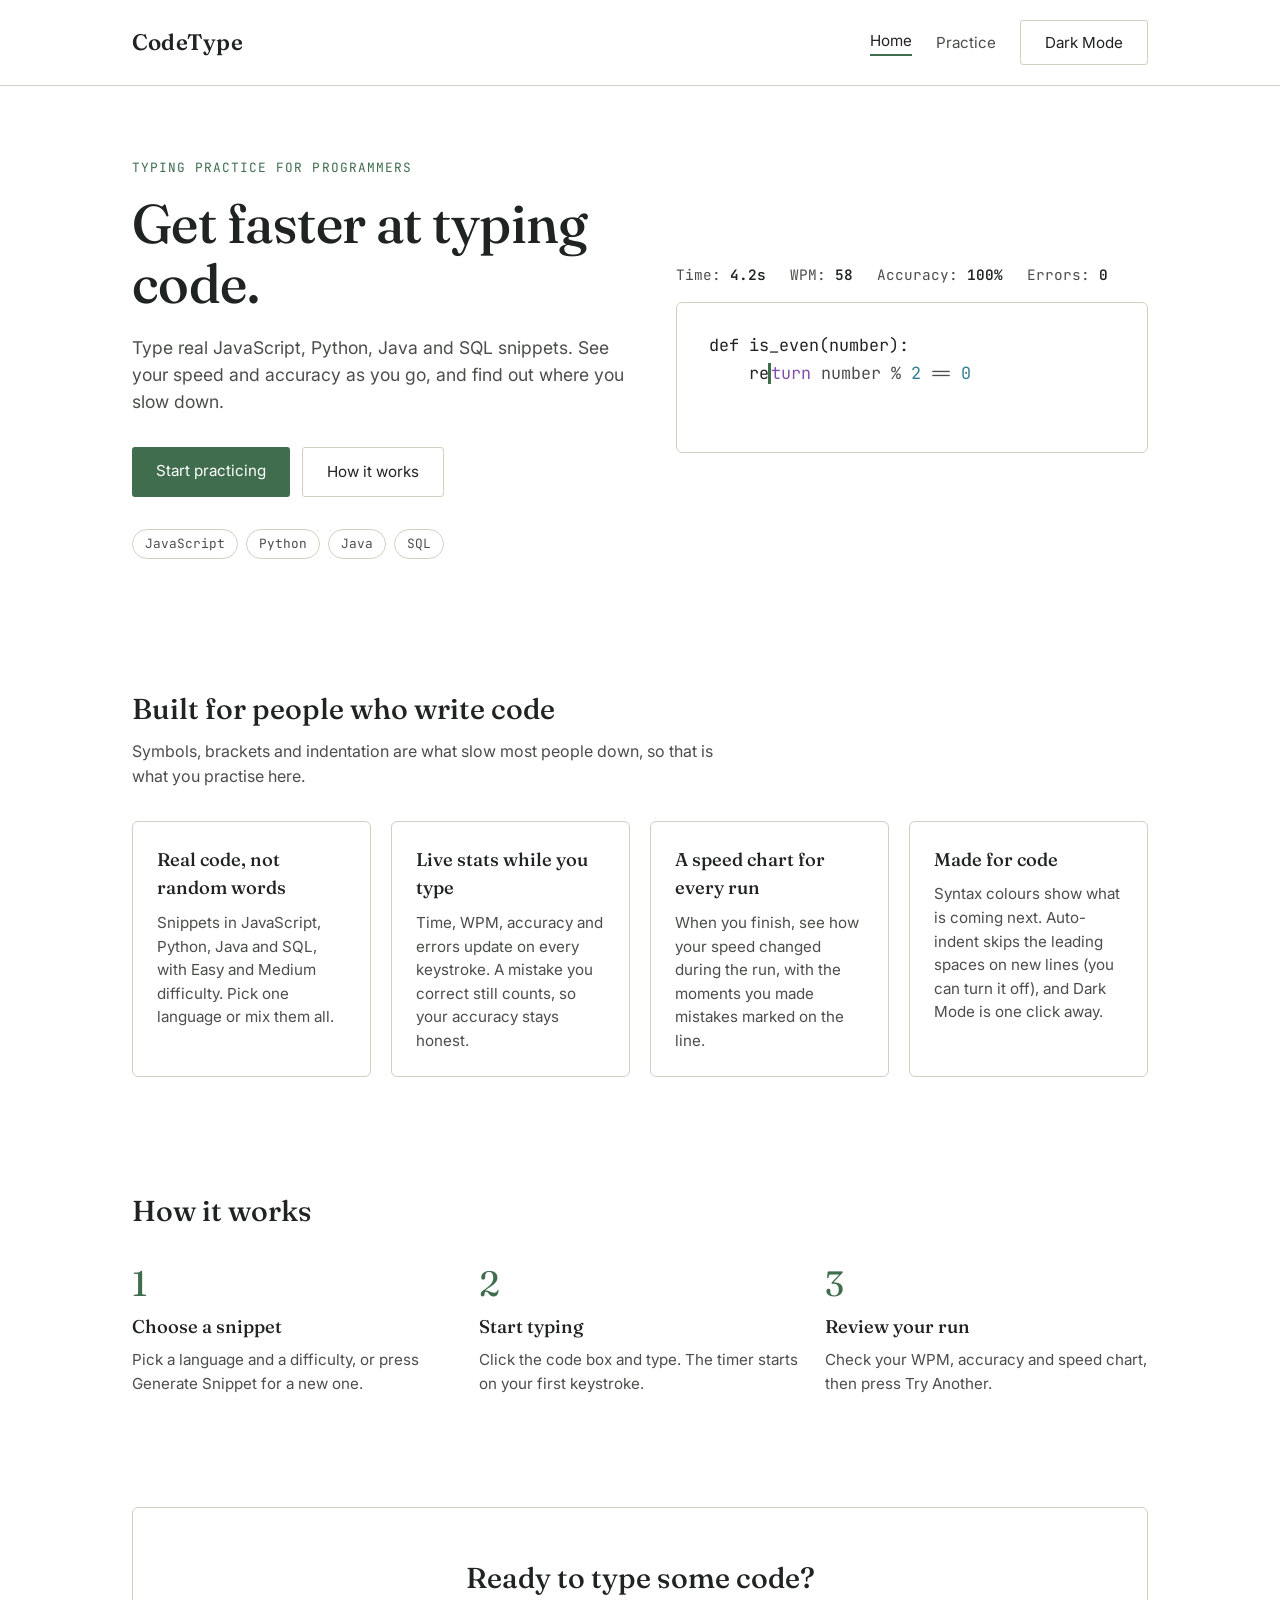
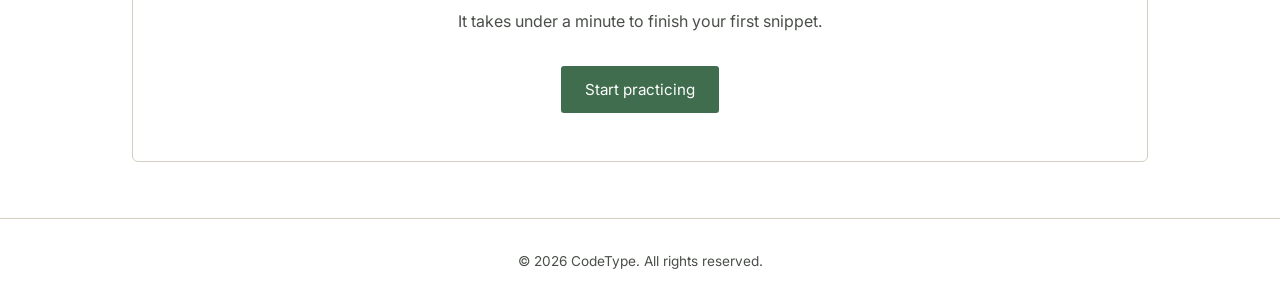
==== index.html @ 4509c76e "Add files via upload" ====
<!DOCTYPE html>
<html lang="en">
<head>
<meta charset="UTF-8">
<meta name="viewport" content="width=device-width, initial-scale=1.0">
<meta name="description" content="CodeType: practice typing real code in JavaScript, Python, Java and SQL, and track your speed and accuracy.">
<title>CodeType — Get Faster at Typing Code</title>
<link rel="preconnect" href="https://fonts.googleapis.com">
<link rel="preconnect" href="https://fonts.gstatic.com" crossorigin>
<link href="https://fonts.googleapis.com/css2?family=Fraunces:opsz,wght@9..144,400;9..144,500;9..144,600&family=Inter:wght@400;500;600&family=JetBrains+Mono:wght@400;500;600&display=swap" rel="stylesheet">
<link rel="stylesheet" href="style.css">
</head>
<body>

  <!-- ==================== HEADER / NAVIGATION ==================== -->
  <header>
    <nav>
      <a class="logo" href="index.html">CodeType</a>

      <div class="nav-links">
        <a href="index.html" aria-current="page">Home</a>
        <a href="practice.html">Practice</a>
        <button id="theme-toggle" class="btn-secondary">Dark Mode</button>
      </div>
    </nav>
  </header>

  <main>

    <!-- ==================== HERO ==================== -->
    <section class="hero">

      <div class="hero-text">
        <p class="kicker">Typing practice for programmers</p>

        <h1>Get faster at typing code.</h1>

        <p class="lead">
          Type real JavaScript, Python, Java and SQL snippets. See your speed
          and accuracy as you go, and find out where you slow down.
        </p>

        <div class="hero-actions">
          <a class="btn btn-primary" href="practice.html">Start practicing</a>
          <a class="btn btn-secondary" href="#how-it-works">How it works</a>
        </div>

        <ul class="langs" aria-label="Supported languages">
          <li>JavaScript</li>
          <li>Python</li>
          <li>Java</li>
          <li>SQL</li>
        </ul>
      </div>

      <!-- A static preview of the practice page (decoration only). -->
      <div class="hero-demo" aria-hidden="true">
        <div class="stats">
          <span class="stat">Time: <b>4.2s</b></span>
          <span class="stat">WPM: <b>58</b></span>
          <span class="stat">Accuracy: <b>100%</b></span>
          <span class="stat">Errors: <b>0</b></span>
        </div>

        <pre class="code-display demo"><span class="correct">def is_even(number):
    re</span><span class="typing-caret"></span><span class="pending" data-t="kw">turn</span><span class="pending"> number % </span><span class="pending" data-t="num">2</span><span class="pending"> == </span><span class="pending" data-t="num">0</span></pre>
      </div>

    </section>


    <!-- ==================== FEATURES ==================== -->
    <section class="home-section" id="features">
      <h2 class="section-title">Built for people who write code</h2>
      <p class="section-sub">
        Symbols, brackets and indentation are what slow most people down,
        so that is what you practise here.
      </p>

      <div class="cards">

        <article class="card">
          <h3>Real code, not random words</h3>
          <p>
            Snippets in JavaScript, Python, Java and SQL, with Easy and
            Medium difficulty. Pick one language or mix them all.
          </p>
        </article>

        <article class="card">
          <h3>Live stats while you type</h3>
          <p>
            Time, WPM, accuracy and errors update on every keystroke.
            A mistake you correct still counts, so your accuracy stays honest.
          </p>
        </article>

        <article class="card">
          <h3>A speed chart for every run</h3>
          <p>
            When you finish, see how your speed changed during the run, with
            the moments you made mistakes marked on the line.
          </p>
        </article>

        <article class="card">
          <h3>Made for code</h3>
          <p>
            Syntax colours show what is coming next. Auto-indent skips the
            leading spaces on new lines (you can turn it off), and Dark Mode
            is one click away.
          </p>
        </article>

      </div>
    </section>


    <!-- ==================== HOW IT WORKS ==================== -->
    <section class="home-section" id="how-it-works">
      <h2 class="section-title">How it works</h2>

      <ol class="steps">
        <li>
          <h3>Choose a snippet</h3>
          <p>Pick a language and a difficulty, or press Generate Snippet for a new one.</p>
        </li>

        <li>
          <h3>Start typing</h3>
          <p>Click the code box and type. The timer starts on your first keystroke.</p>
        </li>

        <li>
          <h3>Review your run</h3>
          <p>Check your WPM, accuracy and speed chart, then press Try Another.</p>
        </li>
      </ol>
    </section>


    <!-- ==================== FINAL CALL TO ACTION ==================== -->
    <section class="home-section">
      <div class="cta-panel">
        <h2 class="section-title">Ready to type some code?</h2>
        <p class="section-sub">It takes under a minute to finish your first snippet.</p>
        <a class="btn btn-primary" href="practice.html">Start practicing</a>
      </div>
    </section>

  </main>

  <!-- ==================== FOOTER ==================== -->
  <footer>
    <p>&copy; 2026 CodeType. All rights reserved.</p>
  </footer>

  <script src="theme.js"></script>
</body>
</html>
---- style.css ----
/* ==========================================================
   1. DESIGN TOKENS / CSS VARIABLES
   These variables store the main colors and fonts used
   throughout the website.

   Instead of writing the same color/font many times, we
   define it once here and reuse it with var(...).
   ========================================================== */

:root {
  --paper: #ffffffbe;
  --surface: #FFFFFF;
  --ink: #1F2421;
  --ink-soft: #4A4F49;
  --rule: #D3CFC3;
  --stamp: #3F6D4E;
  --stamp-dark: #2E5138;
  --clay: #8A6E52;
  --error: #C0392B;

  /* Syntax colours for code that has not been typed yet. */
  --tok-kw:  #8250A8;
  --tok-str: #A0622D;
  --tok-num: #2F7F8F;
  --tok-com: #6F746D;
  --tok-fn:  #3F6D4E;
  --tok-cls: #2F6FA3;

  --serif: "Fraunces", "Iowan Old Style", serif;
  --sans: "Inter", -apple-system, BlinkMacSystemFont, sans-serif;
  --mono: "JetBrains Mono", "SF Mono", Consolas, monospace;
}


/* ==========================================================
   2. DARK MODE VARIABLES
   When <html> has data-theme="dark", these values replace
   the normal colors above.

   JavaScript changes data-theme when the Dark Mode button
   is clicked.
   ========================================================== */

[data-theme="dark"] {
  --paper: #17181A;
  --surface: #202225;
  --ink: #EDEDEC;
  --ink-soft: #A0A3A8;
  --rule: #3A3C40;
  --stamp: #6FBF8B;
  --stamp-dark: #8FD3A6;
  --clay: #A0A3A8;
  --error: #E0665A;

  --tok-kw:  #C39BE0;
  --tok-str: #E0A878;
  --tok-num: #7CCBD6;
  --tok-com: #8A8E94;
  --tok-fn:  #8FD3A6;
  --tok-cls: #7FB4E6;
}


/* ==========================================================
   3. GLOBAL / BASIC STYLES
   These rules affect elements across the whole page.
   ========================================================== */

/* Make width/height calculations easier by including
   padding and borders inside an element's size. */
* {
  box-sizing: border-box;
}


/* Main page/body styling. */
body {
  margin: 0;
  background: var(--paper);
  color: var(--ink);
  font-family: var(--sans);
  font-size: 16px;
  line-height: 1.55;
  -webkit-font-smoothing: antialiased;
}


/* Heading styles. */
h1, h2, h3 {
  font-family: var(--serif);
  font-weight: 500;
  color: var(--ink);
  margin: 0;
}


/* ==========================================================
   4. BUTTONS AND SELECT MENUS
   General appearance shared by buttons and dropdowns.
   ========================================================== */

button, select {
  font-family: var(--sans);
  font-size: 0.95rem;
  cursor: pointer;
  border: none;
  border-radius: 3px;
  padding: 0.75rem 1.5rem;

  /* Makes hover/focus changes animate smoothly. */
  transition: transform 0.15s ease, background-color 0.15s ease;
}


/* Visible keyboard focus outline for accessibility. */
button:focus-visible,
select:focus-visible {
  outline: 2px solid var(--stamp);
  outline-offset: 3px;
}


/* Primary button: green filled button. */
.btn-primary {
  background: var(--stamp);
  color: #fff;
}


/* Dark mode: the green is light, so use dark text on it. */
[data-theme="dark"] .btn-primary {
  color: #17181A;
}


/* Primary button when the mouse is over it. */
.btn-primary:hover {
  background: var(--stamp-dark);
}


/* Secondary button: transparent button with a border. */
.btn-secondary {
  background: transparent;
  color: var(--ink);
  border: 1px solid var(--rule);
}


/* Secondary button when the mouse is over it. */
.btn-secondary:hover {
  border-color: var(--ink-soft);
}


/* ==========================================================
   5. COMMON PAGE CONTAINERS
   Controls the maximum width and horizontal spacing of
   sections, header, and footer.
   ========================================================== */

section, header, footer {
  max-width: 1080px;
  margin: 0 auto;
  padding: 0 2rem;
}


/* ==========================================================
   6. HEADER / NAVIGATION
   Controls the top navigation bar and CodeType logo.
   ========================================================== */

header {
  max-width: none;
  border-bottom: 1px solid var(--rule);
  background: var(--paper);
}


/* Navigation layout:
   - flex puts logo and button on one row
   - space-between pushes them to opposite sides */
nav {
  max-width: 1080px;
  margin: 0 auto;
  padding: 1.25rem 2rem;

  display: flex;
  align-items: center;
  justify-content: space-between;
}


/* CodeType logo. */
.logo {
  font-family: var(--serif);
  font-size: 1.4rem;
  font-weight: 600;
  letter-spacing: 0.01em;
}


/* ==========================================================
   7. MAIN APPLICATION AREA
   Controls the main typing-practice section.
   ========================================================== */

.app {
  padding: 3.5rem 2rem 5rem;
  max-width: 900px;
  margin: 0 auto;

  /* Centers the heading and subtitle. */
  text-align: center;
}


/* Subtitle under "Practice Typing Code". */
.app > p.sub {
  margin: 0.5rem auto 2.5rem;
  color: var(--ink-soft);

  /* Limits the line length so the paragraph is easier to read. */
  max-width: 56ch;
}


/* ==========================================================
   8. CONTROLS
   Controls the language dropdown, difficulty dropdown,
   and Generate Snippet button.
   ========================================================== */

.controls {
  display: flex;
  flex-wrap: wrap;
  align-items: center;
  justify-content: center;

  gap: 0.75rem;
  margin-bottom: 1.5rem;
}


/* Language and difficulty dropdowns. */
.controls select {
  background: transparent;
  color: var(--ink);
  border: 1px solid var(--rule);
}


/* Auto-indent checkbox and its label. */
.toggle {
  display: inline-flex;
  align-items: center;
  gap: 0.5rem;

  padding: 0.75rem 0.5rem;
  font-size: 0.95rem;
  color: var(--ink);

  cursor: pointer;
  user-select: none;
}


.toggle input {
  width: 1rem;
  height: 1rem;
  margin: 0;
  cursor: pointer;

  /* Uses the site's green for the checked state. */
  accent-color: var(--stamp);
}


/* Allows an element with class "grow" to take remaining
   horizontal space if needed. */
.controls .grow {
  flex: 1;
}


/* ==========================================================
   9. LIVE STATISTICS
   Controls Time, WPM, Accuracy, and Errors shown above
   the code box.
   ========================================================== */

.stats {
  display: flex;
  flex-wrap: wrap;
  justify-content: center;

  gap: 1.5rem;
  margin-bottom: 1rem;

  /* Statistics use a coding-style monospace font. */
  font-family: var(--mono);
  font-size: 0.9rem;
}


/* Labels such as "Time:" and "WPM:". */
.stats .stat {
  color: var(--ink-soft);
}


/* Numbers such as "0", "100%", etc. */
.stats .stat b {
  color: var(--ink);
  font-weight: 600;
}


/* ==========================================================
   10. CODE CONTAINER
   The wrapper allows the overlay to sit on top of the
   code display.
   ========================================================== */

.code-wrap {
  position: relative;
}


/* ==========================================================
   11. CODE DISPLAY
   This is the large box containing the code the user needs
   to type.
   ========================================================== */

.code-display {
  position: relative;
  text-align: left;
  margin: 0;
  padding: 1.75rem 2rem;

  border: 1px solid var(--rule);
  border-radius: 6px;
  background: var(--surface);

  /* Code uses a monospace font. */
  font-family: var(--mono);
  font-size: 1.05rem;
  line-height: 1.7;


  /* --------------------------------------------------------
     PRESERVE CODE FORMATTING
     -------------------------------------------------------- */

  /* Keeps spaces and line breaks in the code. */
  white-space: pre-wrap;

  /* Prevents long words/code from being broken unnecessarily. */
  overflow-wrap: normal;
  word-break: normal;


  /* --------------------------------------------------------
     SCROLLING
     -------------------------------------------------------- */

  /* Adds horizontal scrolling when a line is too long. */
  overflow-x: auto;

  /* Allows vertical scrolling if the code becomes tall. */
  overflow-y: auto;


  outline: none;

  /* Gives the code box a minimum height. */
  min-height: 9em;
}


/* Changes the border when the code box is focused. */
.code-display:focus {
  border-color: var(--stamp);
}


/* ==========================================================
   12. CHARACTER STATES
   Each character in the code gets one of these classes:
   pending, correct, or incorrect.
   ========================================================== */

/* Character the user has not typed yet. */
.code-display span.pending {
  color: var(--ink-soft);
}


/* Syntax colours: only for characters that are still pending.
   Once typed, a character becomes plain "correct" (or "incorrect"),
   so the colour change shows how far you have got. */
.code-display span.pending[data-t="kw"]  { color: var(--tok-kw); }
.code-display span.pending[data-t="str"] { color: var(--tok-str); }
.code-display span.pending[data-t="num"] { color: var(--tok-num); }
.code-display span.pending[data-t="com"] { color: var(--tok-com); }
.code-display span.pending[data-t="fn"]  { color: var(--tok-fn); }
.code-display span.pending[data-t="cls"] { color: var(--tok-cls); }


/* Character typed correctly. */
.code-display span.correct {
  color: var(--ink);
}


/* Character typed incorrectly. */
.code-display span.incorrect {
  color: var(--error);
  background: color-mix(in srgb, var(--error) 15%, transparent);
  border-radius: 2px;
}


/* ==========================================================
   13. TYPING CARET
   Creates the vertical line showing where the next
   character will be typed.
   ========================================================== */

.typing-caret {
  display: inline-block;

  /* Width is 0 because the border creates the visible line. */
  width: 0;

  height: 1.25em;

  border-left: 3px solid var(--stamp);

  margin-left: -1px;
  vertical-align: text-bottom;

  /* Runs the blinking animation continuously.
     step-end = the caret is VISIBLE first, then hides.
     (step-start did the opposite: it started hidden, and because
     the caret is re-inserted on every keystroke, the animation
     restarted each time and the caret was invisible while typing.) */
  animation: caret-blink 0.8s step-end infinite;
}


/* Defines the blinking animation.
   Visible for the first half of each cycle, hidden for the second. */
@keyframes caret-blink {
  0%   { opacity: 1; }
  50%  { opacity: 0; }
}


/* ==========================================================
   14. START TYPING OVERLAY
   The overlay says "Click here, then start typing" before
   the user focuses the code box.
   ========================================================== */

.overlay {
  position: absolute;

  /* Makes the overlay cover the entire code container. */
  inset: 0;

  /* Hidden by default. */
  display: none;

  /* Centers the message horizontally and vertically. */
  align-items: center;
  justify-content: center;

  /* Places the two text lines vertically. */
  flex-direction: column;

  gap: 0.5rem;

  background: color-mix(in srgb, var(--surface) 92%, transparent);

  border-radius: 6px;
  text-align: center;
  padding: 1rem;
}


/* JavaScript adds "show" when the overlay should appear. */
.overlay.show {
  display: flex;
}


/* Smaller subtitle inside the overlay. */
.overlay span {
  color: var(--ink-soft);
  font-size: 0.95rem;
}


/* ==========================================================
   15. RESULTS PANEL
   Appears after the user finishes typing.
   Shows final WPM, accuracy, time, and errors.
   ========================================================== */

.result {
  /* Hidden until JavaScript adds the .show class. */
  display: none;

  margin-top: 1.5rem;
  padding: 1.5rem 2rem;

  border: 1px solid var(--rule);
  border-radius: 6px;
  background: var(--surface);

  /* Layout: statistics on the left, "Try Another" on the right. */
  align-items: center;
  justify-content: space-between;

  flex-wrap: wrap;
  gap: 1.5rem;

  text-align: left;
}


/* JavaScript adds .show when the test is finished. */
.result.show {
  display: flex;
}


/* The statistics sit side by side in one row
   (they wrap onto a second row if there is not enough space). */
.result-stats {
  display: flex;
  flex-wrap: wrap;
  align-items: flex-start;
  gap: 1.5rem 3rem;
}


/* Aligns individual result blocks. */
.result-stats div {
  text-align: left;
}


/* Large result number, e.g. "52" WPM. */
.result-stats .n {
  font-size: 1.6rem;
  font-weight: 600;
}


/* Small result label, e.g. "WPM". */
.result-stats .l {
  font-size: 0.8rem;
  color: var(--ink-soft);
}


/* ----------------------------------------------------------
   RESULT CHART
   Speed-over-time chart drawn by JavaScript (SVG).
   It takes the full width, so it wraps below the stats/button.
   ---------------------------------------------------------- */

.result-chart {
  width: 100%;
  flex: none;

  padding-top: 1.25rem;
  border-top: 1px solid var(--rule);
}


.chart-head {
  display: flex;
  justify-content: space-between;
  align-items: center;

  margin-bottom: 0.75rem;
  font-size: 0.8rem;
  color: var(--ink-soft);
}


/* Little red dot in the legend. */
.chart-legend .dot {
  display: inline-block;
  width: 8px;
  height: 8px;
  margin-right: 0.4rem;

  border-radius: 50%;
  background: var(--error);
}


.result-chart svg {
  display: block;
  width: 100%;
  height: auto;
}


.chart-grid {
  stroke: var(--rule);
  stroke-width: 1;
}


.chart-label {
  fill: var(--ink-soft);
  font-family: var(--mono);
  font-size: 11px;
}


.chart-line {
  fill: none;
  stroke: var(--stamp);
  stroke-width: 2.5;
  stroke-linejoin: round;
  stroke-linecap: round;
}


.chart-dot {
  fill: var(--error);
  stroke: var(--surface);
  stroke-width: 1.5;
}


/* Hover guide: hidden until the mouse is over the chart. */
.result-chart svg {
  cursor: crosshair;
}


.chart-hover {
  opacity: 0;

  /* Never block the mouse, so the red dots' tooltips still work. */
  pointer-events: none;
}


.chart-hover.on {
  opacity: 1;
}


/* Vertical line at the hovered point. */
.chart-guide {
  stroke: var(--ink-soft);
  stroke-width: 1;
  stroke-dasharray: 3 3;
}


/* Dot on the speed line at the hovered point. */
.chart-hover-dot {
  fill: var(--stamp);
  stroke: var(--surface);
  stroke-width: 2;
}


/* Label above the chart. The thick outline in the background colour
   keeps it readable if it crosses the guide or gridlines. */
.chart-tip {
  fill: var(--ink);
  font-family: var(--mono);
  font-size: 11px;
  font-weight: 600;

  stroke: var(--surface);
  stroke-width: 4px;
  stroke-linejoin: round;
  paint-order: stroke;
}


/* ==========================================================
   16. FOOTER
   Controls the bottom part of the page.
   ========================================================== */

footer {
  max-width: none;
  border-top: 1px solid var(--rule);
  padding: 2rem;
  text-align: center;
}


/* Footer copyright text. */
footer p {
  margin: 0;
  color: var(--ink-soft);
  font-size: 0.85rem;
}


/* ==========================================================
   16B. NAVIGATION LINKS AND LINK-BUTTONS
   Used by the header on both pages, and by the buttons on
   the home page (they are links <a>, not <button>).
   ========================================================== */

/* Let the header wrap on very small screens. */
nav {
  flex-wrap: wrap;
  gap: 0.75rem 1rem;
}


/* The logo is now a link, so remove the default link look. */
a.logo {
  color: var(--ink);
  text-decoration: none;
}


/* Home / Practice links + the theme button. */
.nav-links {
  display: flex;
  align-items: center;
  gap: 1.5rem;
}


.nav-links a {
  color: var(--ink-soft);
  text-decoration: none;
  font-size: 0.95rem;
}


.nav-links a:hover {
  color: var(--ink);
}


/* The page you are on gets a green underline. */
.nav-links a[aria-current="page"] {
  color: var(--ink);
  border-bottom: 2px solid var(--stamp);
  padding-bottom: 2px;
}


/* Keyboard focus outline for links. */
a:focus-visible {
  outline: 2px solid var(--stamp);
  outline-offset: 3px;
  border-radius: 3px;
}


/* A link that looks like a button.
   Combine with .btn-primary or .btn-secondary. */
a.btn {
  display: inline-block;
  font-family: var(--sans);
  font-size: 0.95rem;
  text-decoration: none;

  border-radius: 3px;
  padding: 0.75rem 1.5rem;

  transition: transform 0.15s ease, background-color 0.15s ease;
}


/* Smooth scrolling for the "How it works" link
   (only if the user has not asked for reduced motion). */
@media (prefers-reduced-motion: no-preference) {
  html {
    scroll-behavior: smooth;
  }
}


/* ==========================================================
   16C. HOME PAGE
   Hero, feature cards, steps, and the final call to action.
   ========================================================== */

/* ---------- Hero (top of the page) ---------- */

.hero {
  display: grid;
  grid-template-columns: 1.05fr 1fr;
  align-items: center;
  gap: 3rem;

  padding-top: 4.5rem;
  padding-bottom: 4.5rem;
}


/* Small line above the headline. */
.kicker {
  margin: 0 0 1rem;

  font-family: var(--mono);
  font-size: 0.8rem;
  letter-spacing: 0.08em;
  text-transform: uppercase;
  color: var(--stamp);
}


.hero h1 {
  font-size: clamp(2.2rem, 5vw, 3.4rem);
  line-height: 1.1;
  letter-spacing: -0.01em;
}


.lead {
  max-width: 46ch;
  margin: 1.25rem 0 2rem;

  font-size: 1.1rem;
  color: var(--ink-soft);
}


.hero-actions {
  display: flex;
  flex-wrap: wrap;
  gap: 0.75rem;
}


/* Row of language "chips". */
.langs {
  display: flex;
  flex-wrap: wrap;
  gap: 0.5rem;

  list-style: none;
  margin: 2rem 0 0;
  padding: 0;
}


.langs li {
  padding: 0.25rem 0.75rem;

  border: 1px solid var(--rule);
  border-radius: 999px;

  font-family: var(--mono);
  font-size: 0.8rem;
  color: var(--ink-soft);
}


/* The preview uses the real .stats and .code-display styles,
   so it always matches the practice page. */
.hero-demo .stats {
  justify-content: flex-start;
}


.hero-demo .code-display {
  cursor: default;
}


/* ---------- Sections below the hero ---------- */

.home-section {
  padding-top: 3.5rem;
  padding-bottom: 3.5rem;
}


.section-title {
  font-size: 1.8rem;
  margin-bottom: 0.5rem;
}


.section-sub {
  max-width: 60ch;
  margin: 0 0 2rem;
  color: var(--ink-soft);
}


/* ---------- Feature cards ---------- */

.cards {
  display: grid;
  grid-template-columns: repeat(auto-fit, minmax(230px, 1fr));
  gap: 1.25rem;
}


.card {
  padding: 1.5rem;

  border: 1px solid var(--rule);
  border-radius: 6px;
  background: var(--surface);
}


.card h3 {
  margin-bottom: 0.5rem;
  font-size: 1.15rem;
}


.card p {
  margin: 0;
  font-size: 0.95rem;
  color: var(--ink-soft);
}


/* ---------- Numbered steps ---------- */

.steps {
  display: grid;
  grid-template-columns: repeat(auto-fit, minmax(240px, 1fr));
  gap: 1.5rem;

  list-style: none;
  margin: 2rem 0 0;
  padding: 0;

  /* Counter used to draw the big 1, 2, 3. */
  counter-reset: step;
}


.steps li::before {
  counter-increment: step;
  content: counter(step);

  display: block;
  margin-bottom: 0.75rem;

  font-family: var(--serif);
  font-size: 2.2rem;
  line-height: 1;
  color: var(--stamp);
}


.steps h3 {
  margin-bottom: 0.4rem;
  font-size: 1.15rem;
}


.steps p {
  margin: 0;
  font-size: 0.95rem;
  color: var(--ink-soft);
}


/* ---------- Final call to action ---------- */

.cta-panel {
  padding: 3rem 2rem;
  text-align: center;

  border: 1px solid var(--rule);
  border-radius: 6px;
  background: var(--surface);
}


.cta-panel .section-sub {
  margin-left: auto;
  margin-right: auto;
}


/* ==========================================================
   17. RESPONSIVE DESIGN
   These rules activate when the screen is 720px wide
   or smaller, such as phones and small tablets.
   ========================================================== */

@media (max-width: 720px) {

  /* Home page: stack the hero (text on top, preview below). */
  .hero {
    grid-template-columns: 1fr;
    gap: 2rem;
    padding-top: 2.5rem;
    padding-bottom: 2.5rem;
  }

  .nav-links {
    gap: 1rem;
  }

  .home-section {
    padding-top: 2.5rem;
    padding-bottom: 2.5rem;
  }

  /* Reduce spacing around the main app on smaller screens. */
  .app {
    padding: 2.5rem 1.5rem 3rem;
  }

  /* Make the code box smaller on mobile. */
  .code-display {
    padding: 1.25rem 1.25rem;
    font-size: 0.95rem;
  }

  /* Stack the result content vertically. */
  .result {
    flex-direction: column;
    align-items: flex-start;
  }
}


/* ==========================================================
   18. REDUCED MOTION / ACCESSIBILITY
   Some users prefer less animation. This disables transitions
   and animations when the operating system requests it.
   ========================================================== */

@media (prefers-reduced-motion: reduce) {

  * {
    transition: none !important;
    animation: none !important;
  }
}
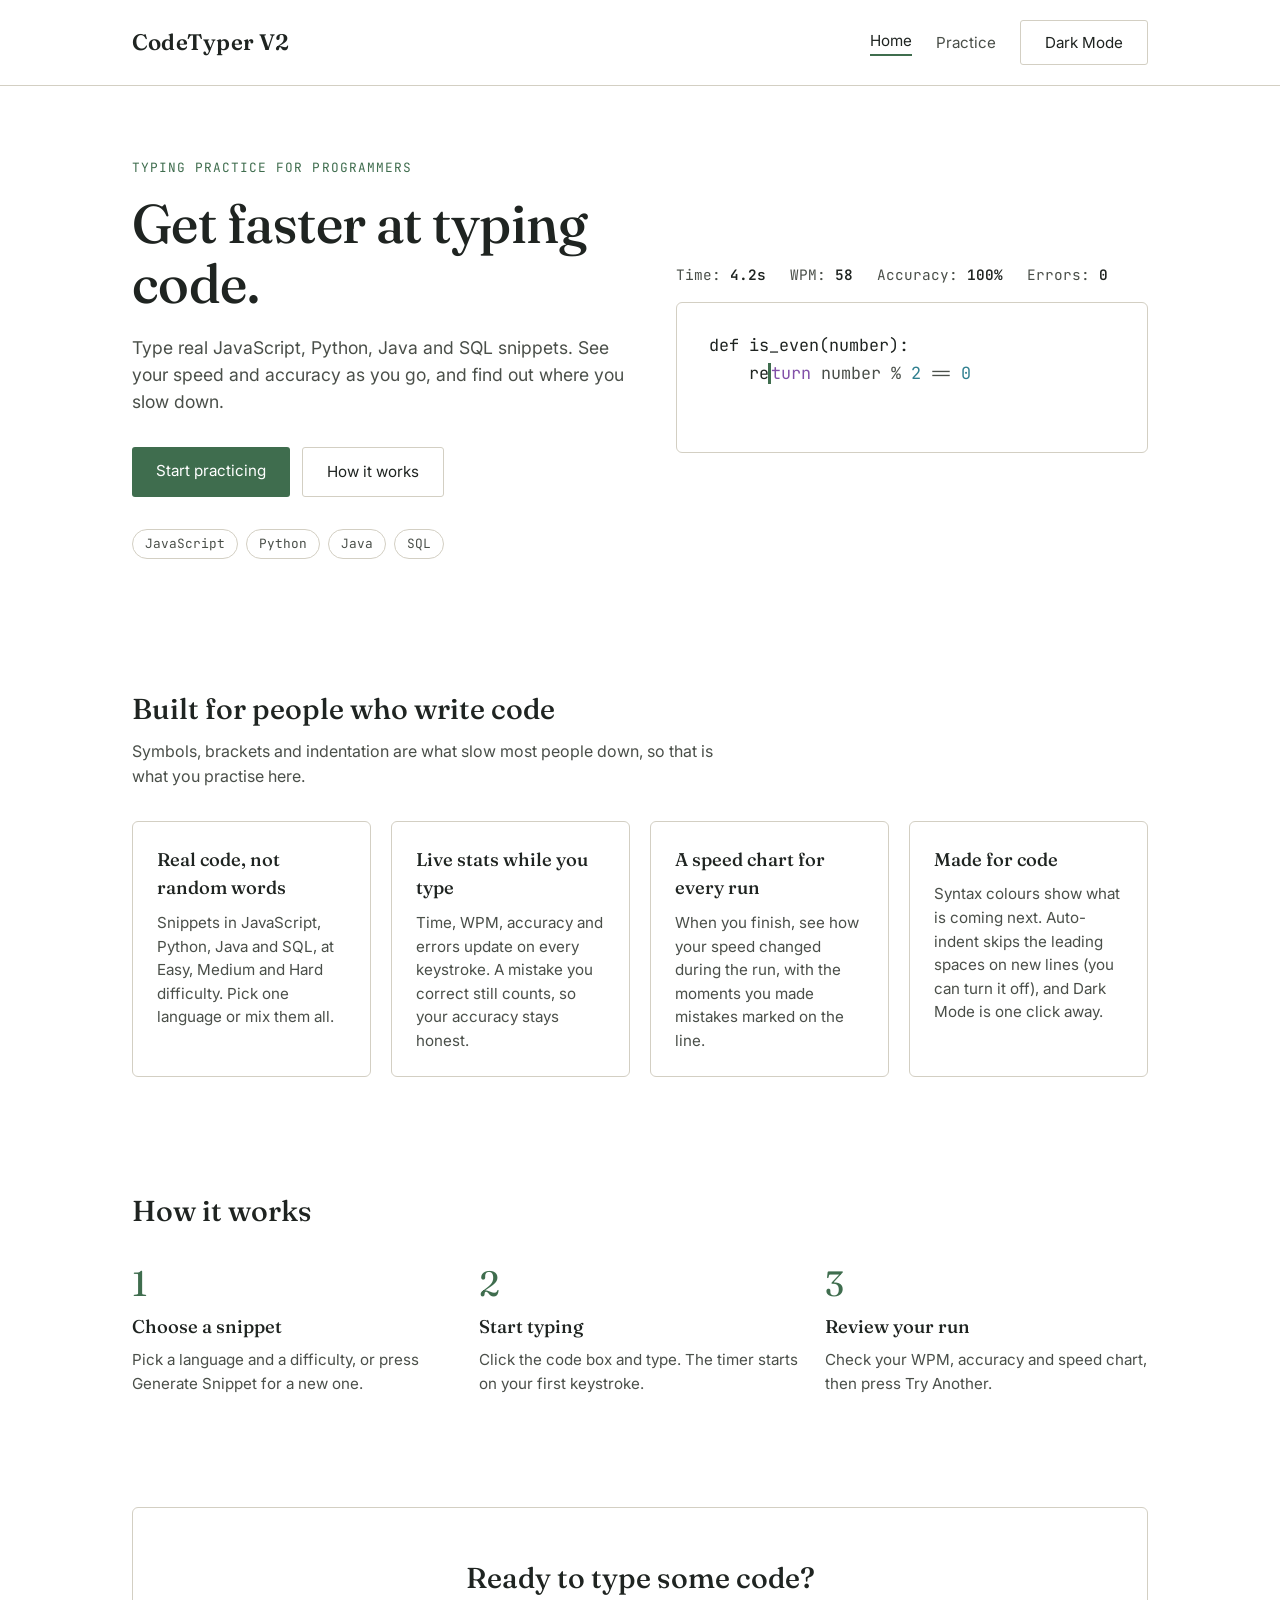
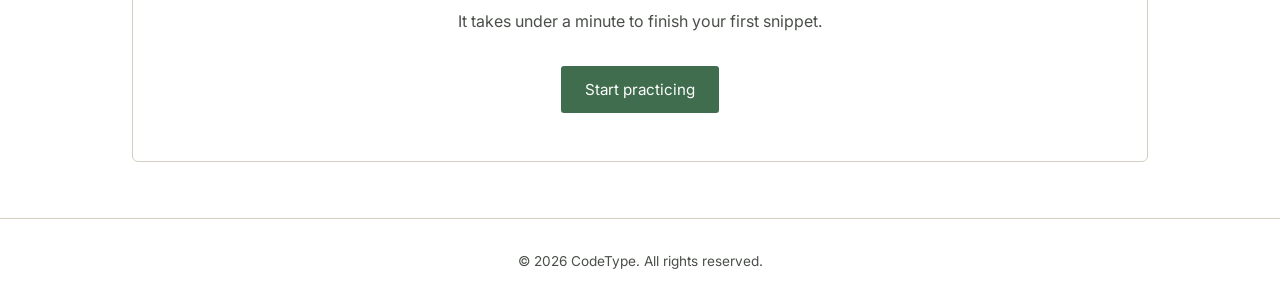
==== commit a6e256cf: "New logic and animation update" ====
--- a/index.html
+++ b/index.html
@@ -1,160 +1,160 @@
-<!DOCTYPE html>
-<html lang="en">
-<head>
-<meta charset="UTF-8">
-<meta name="viewport" content="width=device-width, initial-scale=1.0">
-<meta name="description" content="CodeType: practice typing real code in JavaScript, Python, Java and SQL, and track your speed and accuracy.">
-<title>CodeType — Get Faster at Typing Code</title>
-<link rel="preconnect" href="https://fonts.googleapis.com">
-<link rel="preconnect" href="https://fonts.gstatic.com" crossorigin>
-<link href="https://fonts.googleapis.com/css2?family=Fraunces:opsz,wght@9..144,400;9..144,500;9..144,600&family=Inter:wght@400;500;600&family=JetBrains+Mono:wght@400;500;600&display=swap" rel="stylesheet">
-<link rel="stylesheet" href="style.css">
-</head>
-<body>
-
-  <!-- ==================== HEADER / NAVIGATION ==================== -->
-  <header>
-    <nav>
-      <a class="logo" href="index.html">CodeType</a>
-
-      <div class="nav-links">
-        <a href="index.html" aria-current="page">Home</a>
-        <a href="practice.html">Practice</a>
-        <button id="theme-toggle" class="btn-secondary">Dark Mode</button>
-      </div>
-    </nav>
-  </header>
-
-  <main>
-
-    <!-- ==================== HERO ==================== -->
-    <section class="hero">
-
-      <div class="hero-text">
-        <p class="kicker">Typing practice for programmers</p>
-
-        <h1>Get faster at typing code.</h1>
-
-        <p class="lead">
-          Type real JavaScript, Python, Java and SQL snippets. See your speed
-          and accuracy as you go, and find out where you slow down.
-        </p>
-
-        <div class="hero-actions">
-          <a class="btn btn-primary" href="practice.html">Start practicing</a>
-          <a class="btn btn-secondary" href="#how-it-works">How it works</a>
-        </div>
-
-        <ul class="langs" aria-label="Supported languages">
-          <li>JavaScript</li>
-          <li>Python</li>
-          <li>Java</li>
-          <li>SQL</li>
-        </ul>
-      </div>
-
-      <!-- A static preview of the practice page (decoration only). -->
-      <div class="hero-demo" aria-hidden="true">
-        <div class="stats">
-          <span class="stat">Time: <b>4.2s</b></span>
-          <span class="stat">WPM: <b>58</b></span>
-          <span class="stat">Accuracy: <b>100%</b></span>
-          <span class="stat">Errors: <b>0</b></span>
-        </div>
-
-        <pre class="code-display demo"><span class="correct">def is_even(number):
-    re</span><span class="typing-caret"></span><span class="pending" data-t="kw">turn</span><span class="pending"> number % </span><span class="pending" data-t="num">2</span><span class="pending"> == </span><span class="pending" data-t="num">0</span></pre>
-      </div>
-
-    </section>
-
-
-    <!-- ==================== FEATURES ==================== -->
-    <section class="home-section" id="features">
-      <h2 class="section-title">Built for people who write code</h2>
-      <p class="section-sub">
-        Symbols, brackets and indentation are what slow most people down,
-        so that is what you practise here.
-      </p>
-
-      <div class="cards">
-
-        <article class="card">
-          <h3>Real code, not random words</h3>
-          <p>
-            Snippets in JavaScript, Python, Java and SQL, with Easy and
-            Medium difficulty. Pick one language or mix them all.
-          </p>
-        </article>
-
-        <article class="card">
-          <h3>Live stats while you type</h3>
-          <p>
-            Time, WPM, accuracy and errors update on every keystroke.
-            A mistake you correct still counts, so your accuracy stays honest.
-          </p>
-        </article>
-
-        <article class="card">
-          <h3>A speed chart for every run</h3>
-          <p>
-            When you finish, see how your speed changed during the run, with
-            the moments you made mistakes marked on the line.
-          </p>
-        </article>
-
-        <article class="card">
-          <h3>Made for code</h3>
-          <p>
-            Syntax colours show what is coming next. Auto-indent skips the
-            leading spaces on new lines (you can turn it off), and Dark Mode
-            is one click away.
-          </p>
-        </article>
-
-      </div>
-    </section>
-
-
-    <!-- ==================== HOW IT WORKS ==================== -->
-    <section class="home-section" id="how-it-works">
-      <h2 class="section-title">How it works</h2>
-
-      <ol class="steps">
-        <li>
-          <h3>Choose a snippet</h3>
-          <p>Pick a language and a difficulty, or press Generate Snippet for a new one.</p>
-        </li>
-
-        <li>
-          <h3>Start typing</h3>
-          <p>Click the code box and type. The timer starts on your first keystroke.</p>
-        </li>
-
-        <li>
-          <h3>Review your run</h3>
-          <p>Check your WPM, accuracy and speed chart, then press Try Another.</p>
-        </li>
-      </ol>
-    </section>
-
-
-    <!-- ==================== FINAL CALL TO ACTION ==================== -->
-    <section class="home-section">
-      <div class="cta-panel">
-        <h2 class="section-title">Ready to type some code?</h2>
-        <p class="section-sub">It takes under a minute to finish your first snippet.</p>
-        <a class="btn btn-primary" href="practice.html">Start practicing</a>
-      </div>
-    </section>
-
-  </main>
-
-  <!-- ==================== FOOTER ==================== -->
-  <footer>
-    <p>&copy; 2026 CodeType. All rights reserved.</p>
-  </footer>
-
-  <script src="theme.js"></script>
-</body>
+<!DOCTYPE html>
+<html lang="en">
+<head>
+<meta charset="UTF-8">
+<meta name="viewport" content="width=device-width, initial-scale=1.0">
+<meta name="description" content="CodeType: practice typing real code in JavaScript, Python, Java and SQL, and track your speed and accuracy.">
+<title>CodeType — Get Faster at Typing Code</title>
+<link rel="preconnect" href="https://fonts.googleapis.com">
+<link rel="preconnect" href="https://fonts.gstatic.com" crossorigin>
+<link href="https://fonts.googleapis.com/css2?family=Fraunces:opsz,wght@9..144,400;9..144,500;9..144,600&family=Inter:wght@400;500;600&family=JetBrains+Mono:wght@400;500;600&display=swap" rel="stylesheet">
+<link rel="stylesheet" href="style.css">
+</head>
+<body>
+
+  <!-- ==================== HEADER / NAVIGATION ==================== -->
+  <header>
+    <nav>
+      <a class="logo" href="index.html">CodeTyper V2</a>
+
+      <div class="nav-links">
+        <a href="index.html" aria-current="page">Home</a>
+        <a href="practice.html">Practice</a>
+        <button id="theme-toggle" class="btn-secondary">Dark Mode</button>
+      </div>
+    </nav>
+  </header>
+
+  <main>
+
+    <!-- ==================== HERO ==================== -->
+    <section class="hero">
+
+      <div class="hero-text">
+        <p class="kicker">Typing practice for programmers</p>
+
+        <h1>Get faster at typing code.</h1>
+
+        <p class="lead">
+          Type real JavaScript, Python, Java and SQL snippets. See your speed
+          and accuracy as you go, and find out where you slow down.
+        </p>
+
+        <div class="hero-actions">
+          <a class="btn btn-primary" href="practice.html">Start practicing</a>
+          <a class="btn btn-secondary" href="#how-it-works">How it works</a>
+        </div>
+
+        <ul class="langs" aria-label="Supported languages">
+          <li>JavaScript</li>
+          <li>Python</li>
+          <li>Java</li>
+          <li>SQL</li>
+        </ul>
+      </div>
+
+      <!-- A static preview of the practice page (decoration only). -->
+      <div class="hero-demo" aria-hidden="true">
+        <div class="stats">
+          <span class="stat">Time: <b>4.2s</b></span>
+          <span class="stat">WPM: <b>58</b></span>
+          <span class="stat">Accuracy: <b>100%</b></span>
+          <span class="stat">Errors: <b>0</b></span>
+        </div>
+
+        <pre class="code-display demo"><span class="correct">def is_even(number):
+    re</span><span class="typing-caret"></span><span class="pending" data-t="kw">turn</span><span class="pending"> number % </span><span class="pending" data-t="num">2</span><span class="pending"> == </span><span class="pending" data-t="num">0</span></pre>
+      </div>
+
+    </section>
+
+
+    <!-- ==================== FEATURES ==================== -->
+    <section class="home-section" id="features">
+      <h2 class="section-title">Built for people who write code</h2>
+      <p class="section-sub">
+        Symbols, brackets and indentation are what slow most people down,
+        so that is what you practise here.
+      </p>
+
+      <div class="cards">
+
+        <article class="card">
+          <h3>Real code, not random words</h3>
+          <p>
+            Snippets in JavaScript, Python, Java and SQL, at Easy, Medium
+            and Hard difficulty. Pick one language or mix them all.
+          </p>
+        </article>
+
+        <article class="card">
+          <h3>Live stats while you type</h3>
+          <p>
+            Time, WPM, accuracy and errors update on every keystroke.
+            A mistake you correct still counts, so your accuracy stays honest.
+          </p>
+        </article>
+
+        <article class="card">
+          <h3>A speed chart for every run</h3>
+          <p>
+            When you finish, see how your speed changed during the run, with
+            the moments you made mistakes marked on the line.
+          </p>
+        </article>
+
+        <article class="card">
+          <h3>Made for code</h3>
+          <p>
+            Syntax colours show what is coming next. Auto-indent skips the
+            leading spaces on new lines (you can turn it off), and Dark Mode
+            is one click away.
+          </p>
+        </article>
+
+      </div>
+    </section>
+
+
+    <!-- ==================== HOW IT WORKS ==================== -->
+    <section class="home-section" id="how-it-works">
+      <h2 class="section-title">How it works</h2>
+
+      <ol class="steps">
+        <li>
+          <h3>Choose a snippet</h3>
+          <p>Pick a language and a difficulty, or press Generate Snippet for a new one.</p>
+        </li>
+
+        <li>
+          <h3>Start typing</h3>
+          <p>Click the code box and type. The timer starts on your first keystroke.</p>
+        </li>
+
+        <li>
+          <h3>Review your run</h3>
+          <p>Check your WPM, accuracy and speed chart, then press Try Another.</p>
+        </li>
+      </ol>
+    </section>
+
+
+    <!-- ==================== FINAL CALL TO ACTION ==================== -->
+    <section class="home-section">
+      <div class="cta-panel">
+        <h2 class="section-title">Ready to type some code?</h2>
+        <p class="section-sub">It takes under a minute to finish your first snippet.</p>
+        <a class="btn btn-primary" href="practice.html">Start practicing</a>
+      </div>
+    </section>
+
+  </main>
+
+  <!-- ==================== FOOTER ==================== -->
+  <footer>
+    <p>&copy; 2026 CodeType. All rights reserved.</p>
+  </footer>
+
+  <script src="theme.js"></script>
+</body>
 </html>
--- a/style.css
+++ b/style.css
@@ -1,1054 +1,1593 @@
-/* ==========================================================
-   1. DESIGN TOKENS / CSS VARIABLES
-   These variables store the main colors and fonts used
-   throughout the website.
-
-   Instead of writing the same color/font many times, we
-   define it once here and reuse it with var(...).
-   ========================================================== */
-
-:root {
-  --paper: #ffffffbe;
-  --surface: #FFFFFF;
-  --ink: #1F2421;
-  --ink-soft: #4A4F49;
-  --rule: #D3CFC3;
-  --stamp: #3F6D4E;
-  --stamp-dark: #2E5138;
-  --clay: #8A6E52;
-  --error: #C0392B;
-
-  /* Syntax colours for code that has not been typed yet. */
-  --tok-kw:  #8250A8;
-  --tok-str: #A0622D;
-  --tok-num: #2F7F8F;
-  --tok-com: #6F746D;
-  --tok-fn:  #3F6D4E;
-  --tok-cls: #2F6FA3;
-
-  --serif: "Fraunces", "Iowan Old Style", serif;
-  --sans: "Inter", -apple-system, BlinkMacSystemFont, sans-serif;
-  --mono: "JetBrains Mono", "SF Mono", Consolas, monospace;
-}
-
-
-/* ==========================================================
-   2. DARK MODE VARIABLES
-   When <html> has data-theme="dark", these values replace
-   the normal colors above.
-
-   JavaScript changes data-theme when the Dark Mode button
-   is clicked.
-   ========================================================== */
-
-[data-theme="dark"] {
-  --paper: #17181A;
-  --surface: #202225;
-  --ink: #EDEDEC;
-  --ink-soft: #A0A3A8;
-  --rule: #3A3C40;
-  --stamp: #6FBF8B;
-  --stamp-dark: #8FD3A6;
-  --clay: #A0A3A8;
-  --error: #E0665A;
-
-  --tok-kw:  #C39BE0;
-  --tok-str: #E0A878;
-  --tok-num: #7CCBD6;
-  --tok-com: #8A8E94;
-  --tok-fn:  #8FD3A6;
-  --tok-cls: #7FB4E6;
-}
-
-
-/* ==========================================================
-   3. GLOBAL / BASIC STYLES
-   These rules affect elements across the whole page.
-   ========================================================== */
-
-/* Make width/height calculations easier by including
-   padding and borders inside an element's size. */
-* {
-  box-sizing: border-box;
-}
-
-
-/* Main page/body styling. */
-body {
-  margin: 0;
-  background: var(--paper);
-  color: var(--ink);
-  font-family: var(--sans);
-  font-size: 16px;
-  line-height: 1.55;
-  -webkit-font-smoothing: antialiased;
-}
-
-
-/* Heading styles. */
-h1, h2, h3 {
-  font-family: var(--serif);
-  font-weight: 500;
-  color: var(--ink);
-  margin: 0;
-}
-
-
-/* ==========================================================
-   4. BUTTONS AND SELECT MENUS
-   General appearance shared by buttons and dropdowns.
-   ========================================================== */
-
-button, select {
-  font-family: var(--sans);
-  font-size: 0.95rem;
-  cursor: pointer;
-  border: none;
-  border-radius: 3px;
-  padding: 0.75rem 1.5rem;
-
-  /* Makes hover/focus changes animate smoothly. */
-  transition: transform 0.15s ease, background-color 0.15s ease;
-}
-
-
-/* Visible keyboard focus outline for accessibility. */
-button:focus-visible,
-select:focus-visible {
-  outline: 2px solid var(--stamp);
-  outline-offset: 3px;
-}
-
-
-/* Primary button: green filled button. */
-.btn-primary {
-  background: var(--stamp);
-  color: #fff;
-}
-
-
-/* Dark mode: the green is light, so use dark text on it. */
-[data-theme="dark"] .btn-primary {
-  color: #17181A;
-}
-
-
-/* Primary button when the mouse is over it. */
-.btn-primary:hover {
-  background: var(--stamp-dark);
-}
-
-
-/* Secondary button: transparent button with a border. */
-.btn-secondary {
-  background: transparent;
-  color: var(--ink);
-  border: 1px solid var(--rule);
-}
-
-
-/* Secondary button when the mouse is over it. */
-.btn-secondary:hover {
-  border-color: var(--ink-soft);
-}
-
-
-/* ==========================================================
-   5. COMMON PAGE CONTAINERS
-   Controls the maximum width and horizontal spacing of
-   sections, header, and footer.
-   ========================================================== */
-
-section, header, footer {
-  max-width: 1080px;
-  margin: 0 auto;
-  padding: 0 2rem;
-}
-
-
-/* ==========================================================
-   6. HEADER / NAVIGATION
-   Controls the top navigation bar and CodeType logo.
-   ========================================================== */
-
-header {
-  max-width: none;
-  border-bottom: 1px solid var(--rule);
-  background: var(--paper);
-}
-
-
-/* Navigation layout:
-   - flex puts logo and button on one row
-   - space-between pushes them to opposite sides */
-nav {
-  max-width: 1080px;
-  margin: 0 auto;
-  padding: 1.25rem 2rem;
-
-  display: flex;
-  align-items: center;
-  justify-content: space-between;
-}
-
-
-/* CodeType logo. */
-.logo {
-  font-family: var(--serif);
-  font-size: 1.4rem;
-  font-weight: 600;
-  letter-spacing: 0.01em;
-}
-
-
-/* ==========================================================
-   7. MAIN APPLICATION AREA
-   Controls the main typing-practice section.
-   ========================================================== */
-
-.app {
-  padding: 3.5rem 2rem 5rem;
-  max-width: 900px;
-  margin: 0 auto;
-
-  /* Centers the heading and subtitle. */
-  text-align: center;
-}
-
-
-/* Subtitle under "Practice Typing Code". */
-.app > p.sub {
-  margin: 0.5rem auto 2.5rem;
-  color: var(--ink-soft);
-
-  /* Limits the line length so the paragraph is easier to read. */
-  max-width: 56ch;
-}
-
-
-/* ==========================================================
-   8. CONTROLS
-   Controls the language dropdown, difficulty dropdown,
-   and Generate Snippet button.
-   ========================================================== */
-
-.controls {
-  display: flex;
-  flex-wrap: wrap;
-  align-items: center;
-  justify-content: center;
-
-  gap: 0.75rem;
-  margin-bottom: 1.5rem;
-}
-
-
-/* Language and difficulty dropdowns. */
-.controls select {
-  background: transparent;
-  color: var(--ink);
-  border: 1px solid var(--rule);
-}
-
-
-/* Auto-indent checkbox and its label. */
-.toggle {
-  display: inline-flex;
-  align-items: center;
-  gap: 0.5rem;
-
-  padding: 0.75rem 0.5rem;
-  font-size: 0.95rem;
-  color: var(--ink);
-
-  cursor: pointer;
-  user-select: none;
-}
-
-
-.toggle input {
-  width: 1rem;
-  height: 1rem;
-  margin: 0;
-  cursor: pointer;
-
-  /* Uses the site's green for the checked state. */
-  accent-color: var(--stamp);
-}
-
-
-/* Allows an element with class "grow" to take remaining
-   horizontal space if needed. */
-.controls .grow {
-  flex: 1;
-}
-
-
-/* ==========================================================
-   9. LIVE STATISTICS
-   Controls Time, WPM, Accuracy, and Errors shown above
-   the code box.
-   ========================================================== */
-
-.stats {
-  display: flex;
-  flex-wrap: wrap;
-  justify-content: center;
-
-  gap: 1.5rem;
-  margin-bottom: 1rem;
-
-  /* Statistics use a coding-style monospace font. */
-  font-family: var(--mono);
-  font-size: 0.9rem;
-}
-
-
-/* Labels such as "Time:" and "WPM:". */
-.stats .stat {
-  color: var(--ink-soft);
-}
-
-
-/* Numbers such as "0", "100%", etc. */
-.stats .stat b {
-  color: var(--ink);
-  font-weight: 600;
-}
-
-
-/* ==========================================================
-   10. CODE CONTAINER
-   The wrapper allows the overlay to sit on top of the
-   code display.
-   ========================================================== */
-
-.code-wrap {
-  position: relative;
-}
-
-
-/* ==========================================================
-   11. CODE DISPLAY
-   This is the large box containing the code the user needs
-   to type.
-   ========================================================== */
-
-.code-display {
-  position: relative;
-  text-align: left;
-  margin: 0;
-  padding: 1.75rem 2rem;
-
-  border: 1px solid var(--rule);
-  border-radius: 6px;
-  background: var(--surface);
-
-  /* Code uses a monospace font. */
-  font-family: var(--mono);
-  font-size: 1.05rem;
-  line-height: 1.7;
-
-
-  /* --------------------------------------------------------
-     PRESERVE CODE FORMATTING
-     -------------------------------------------------------- */
-
-  /* Keeps spaces and line breaks in the code. */
-  white-space: pre-wrap;
-
-  /* Prevents long words/code from being broken unnecessarily. */
-  overflow-wrap: normal;
-  word-break: normal;
-
-
-  /* --------------------------------------------------------
-     SCROLLING
-     -------------------------------------------------------- */
-
-  /* Adds horizontal scrolling when a line is too long. */
-  overflow-x: auto;
-
-  /* Allows vertical scrolling if the code becomes tall. */
-  overflow-y: auto;
-
-
-  outline: none;
-
-  /* Gives the code box a minimum height. */
-  min-height: 9em;
-}
-
-
-/* Changes the border when the code box is focused. */
-.code-display:focus {
-  border-color: var(--stamp);
-}
-
-
-/* ==========================================================
-   12. CHARACTER STATES
-   Each character in the code gets one of these classes:
-   pending, correct, or incorrect.
-   ========================================================== */
-
-/* Character the user has not typed yet. */
-.code-display span.pending {
-  color: var(--ink-soft);
-}
-
-
-/* Syntax colours: only for characters that are still pending.
-   Once typed, a character becomes plain "correct" (or "incorrect"),
-   so the colour change shows how far you have got. */
-.code-display span.pending[data-t="kw"]  { color: var(--tok-kw); }
-.code-display span.pending[data-t="str"] { color: var(--tok-str); }
-.code-display span.pending[data-t="num"] { color: var(--tok-num); }
-.code-display span.pending[data-t="com"] { color: var(--tok-com); }
-.code-display span.pending[data-t="fn"]  { color: var(--tok-fn); }
-.code-display span.pending[data-t="cls"] { color: var(--tok-cls); }
-
-
-/* Character typed correctly. */
-.code-display span.correct {
-  color: var(--ink);
-}
-
-
-/* Character typed incorrectly. */
-.code-display span.incorrect {
-  color: var(--error);
-  background: color-mix(in srgb, var(--error) 15%, transparent);
-  border-radius: 2px;
-}
-
-
-/* ==========================================================
-   13. TYPING CARET
-   Creates the vertical line showing where the next
-   character will be typed.
-   ========================================================== */
-
-.typing-caret {
-  display: inline-block;
-
-  /* Width is 0 because the border creates the visible line. */
-  width: 0;
-
-  height: 1.25em;
-
-  border-left: 3px solid var(--stamp);
-
-  margin-left: -1px;
-  vertical-align: text-bottom;
-
-  /* Runs the blinking animation continuously.
-     step-end = the caret is VISIBLE first, then hides.
-     (step-start did the opposite: it started hidden, and because
-     the caret is re-inserted on every keystroke, the animation
-     restarted each time and the caret was invisible while typing.) */
-  animation: caret-blink 0.8s step-end infinite;
-}
-
-
-/* Defines the blinking animation.
-   Visible for the first half of each cycle, hidden for the second. */
-@keyframes caret-blink {
-  0%   { opacity: 1; }
-  50%  { opacity: 0; }
-}
-
-
-/* ==========================================================
-   14. START TYPING OVERLAY
-   The overlay says "Click here, then start typing" before
-   the user focuses the code box.
-   ========================================================== */
-
-.overlay {
-  position: absolute;
-
-  /* Makes the overlay cover the entire code container. */
-  inset: 0;
-
-  /* Hidden by default. */
-  display: none;
-
-  /* Centers the message horizontally and vertically. */
-  align-items: center;
-  justify-content: center;
-
-  /* Places the two text lines vertically. */
-  flex-direction: column;
-
-  gap: 0.5rem;
-
-  background: color-mix(in srgb, var(--surface) 92%, transparent);
-
-  border-radius: 6px;
-  text-align: center;
-  padding: 1rem;
-}
-
-
-/* JavaScript adds "show" when the overlay should appear. */
-.overlay.show {
-  display: flex;
-}
-
-
-/* Smaller subtitle inside the overlay. */
-.overlay span {
-  color: var(--ink-soft);
-  font-size: 0.95rem;
-}
-
-
-/* ==========================================================
-   15. RESULTS PANEL
-   Appears after the user finishes typing.
-   Shows final WPM, accuracy, time, and errors.
-   ========================================================== */
-
-.result {
-  /* Hidden until JavaScript adds the .show class. */
-  display: none;
-
-  margin-top: 1.5rem;
-  padding: 1.5rem 2rem;
-
-  border: 1px solid var(--rule);
-  border-radius: 6px;
-  background: var(--surface);
-
-  /* Layout: statistics on the left, "Try Another" on the right. */
-  align-items: center;
-  justify-content: space-between;
-
-  flex-wrap: wrap;
-  gap: 1.5rem;
-
-  text-align: left;
-}
-
-
-/* JavaScript adds .show when the test is finished. */
-.result.show {
-  display: flex;
-}
-
-
-/* The statistics sit side by side in one row
-   (they wrap onto a second row if there is not enough space). */
-.result-stats {
-  display: flex;
-  flex-wrap: wrap;
-  align-items: flex-start;
-  gap: 1.5rem 3rem;
-}
-
-
-/* Aligns individual result blocks. */
-.result-stats div {
-  text-align: left;
-}
-
-
-/* Large result number, e.g. "52" WPM. */
-.result-stats .n {
-  font-size: 1.6rem;
-  font-weight: 600;
-}
-
-
-/* Small result label, e.g. "WPM". */
-.result-stats .l {
-  font-size: 0.8rem;
-  color: var(--ink-soft);
-}
-
-
-/* ----------------------------------------------------------
-   RESULT CHART
-   Speed-over-time chart drawn by JavaScript (SVG).
-   It takes the full width, so it wraps below the stats/button.
-   ---------------------------------------------------------- */
-
-.result-chart {
-  width: 100%;
-  flex: none;
-
-  padding-top: 1.25rem;
-  border-top: 1px solid var(--rule);
-}
-
-
-.chart-head {
-  display: flex;
-  justify-content: space-between;
-  align-items: center;
-
-  margin-bottom: 0.75rem;
-  font-size: 0.8rem;
-  color: var(--ink-soft);
-}
-
-
-/* Little red dot in the legend. */
-.chart-legend .dot {
-  display: inline-block;
-  width: 8px;
-  height: 8px;
-  margin-right: 0.4rem;
-
-  border-radius: 50%;
-  background: var(--error);
-}
-
-
-.result-chart svg {
-  display: block;
-  width: 100%;
-  height: auto;
-}
-
-
-.chart-grid {
-  stroke: var(--rule);
-  stroke-width: 1;
-}
-
-
-.chart-label {
-  fill: var(--ink-soft);
-  font-family: var(--mono);
-  font-size: 11px;
-}
-
-
-.chart-line {
-  fill: none;
-  stroke: var(--stamp);
-  stroke-width: 2.5;
-  stroke-linejoin: round;
-  stroke-linecap: round;
-}
-
-
-.chart-dot {
-  fill: var(--error);
-  stroke: var(--surface);
-  stroke-width: 1.5;
-}
-
-
-/* Hover guide: hidden until the mouse is over the chart. */
-.result-chart svg {
-  cursor: crosshair;
-}
-
-
-.chart-hover {
-  opacity: 0;
-
-  /* Never block the mouse, so the red dots' tooltips still work. */
-  pointer-events: none;
-}
-
-
-.chart-hover.on {
-  opacity: 1;
-}
-
-
-/* Vertical line at the hovered point. */
-.chart-guide {
-  stroke: var(--ink-soft);
-  stroke-width: 1;
-  stroke-dasharray: 3 3;
-}
-
-
-/* Dot on the speed line at the hovered point. */
-.chart-hover-dot {
-  fill: var(--stamp);
-  stroke: var(--surface);
-  stroke-width: 2;
-}
-
-
-/* Label above the chart. The thick outline in the background colour
-   keeps it readable if it crosses the guide or gridlines. */
-.chart-tip {
-  fill: var(--ink);
-  font-family: var(--mono);
-  font-size: 11px;
-  font-weight: 600;
-
-  stroke: var(--surface);
-  stroke-width: 4px;
-  stroke-linejoin: round;
-  paint-order: stroke;
-}
-
-
-/* ==========================================================
-   16. FOOTER
-   Controls the bottom part of the page.
-   ========================================================== */
-
-footer {
-  max-width: none;
-  border-top: 1px solid var(--rule);
-  padding: 2rem;
-  text-align: center;
-}
-
-
-/* Footer copyright text. */
-footer p {
-  margin: 0;
-  color: var(--ink-soft);
-  font-size: 0.85rem;
-}
-
-
-/* ==========================================================
-   16B. NAVIGATION LINKS AND LINK-BUTTONS
-   Used by the header on both pages, and by the buttons on
-   the home page (they are links <a>, not <button>).
-   ========================================================== */
-
-/* Let the header wrap on very small screens. */
-nav {
-  flex-wrap: wrap;
-  gap: 0.75rem 1rem;
-}
-
-
-/* The logo is now a link, so remove the default link look. */
-a.logo {
-  color: var(--ink);
-  text-decoration: none;
-}
-
-
-/* Home / Practice links + the theme button. */
-.nav-links {
-  display: flex;
-  align-items: center;
-  gap: 1.5rem;
-}
-
-
-.nav-links a {
-  color: var(--ink-soft);
-  text-decoration: none;
-  font-size: 0.95rem;
-}
-
-
-.nav-links a:hover {
-  color: var(--ink);
-}
-
-
-/* The page you are on gets a green underline. */
-.nav-links a[aria-current="page"] {
-  color: var(--ink);
-  border-bottom: 2px solid var(--stamp);
-  padding-bottom: 2px;
-}
-
-
-/* Keyboard focus outline for links. */
-a:focus-visible {
-  outline: 2px solid var(--stamp);
-  outline-offset: 3px;
-  border-radius: 3px;
-}
-
-
-/* A link that looks like a button.
-   Combine with .btn-primary or .btn-secondary. */
-a.btn {
-  display: inline-block;
-  font-family: var(--sans);
-  font-size: 0.95rem;
-  text-decoration: none;
-
-  border-radius: 3px;
-  padding: 0.75rem 1.5rem;
-
-  transition: transform 0.15s ease, background-color 0.15s ease;
-}
-
-
-/* Smooth scrolling for the "How it works" link
-   (only if the user has not asked for reduced motion). */
-@media (prefers-reduced-motion: no-preference) {
-  html {
-    scroll-behavior: smooth;
-  }
-}
-
-
-/* ==========================================================
-   16C. HOME PAGE
-   Hero, feature cards, steps, and the final call to action.
-   ========================================================== */
-
-/* ---------- Hero (top of the page) ---------- */
-
-.hero {
-  display: grid;
-  grid-template-columns: 1.05fr 1fr;
-  align-items: center;
-  gap: 3rem;
-
-  padding-top: 4.5rem;
-  padding-bottom: 4.5rem;
-}
-
-
-/* Small line above the headline. */
-.kicker {
-  margin: 0 0 1rem;
-
-  font-family: var(--mono);
-  font-size: 0.8rem;
-  letter-spacing: 0.08em;
-  text-transform: uppercase;
-  color: var(--stamp);
-}
-
-
-.hero h1 {
-  font-size: clamp(2.2rem, 5vw, 3.4rem);
-  line-height: 1.1;
-  letter-spacing: -0.01em;
-}
-
-
-.lead {
-  max-width: 46ch;
-  margin: 1.25rem 0 2rem;
-
-  font-size: 1.1rem;
-  color: var(--ink-soft);
-}
-
-
-.hero-actions {
-  display: flex;
-  flex-wrap: wrap;
-  gap: 0.75rem;
-}
-
-
-/* Row of language "chips". */
-.langs {
-  display: flex;
-  flex-wrap: wrap;
-  gap: 0.5rem;
-
-  list-style: none;
-  margin: 2rem 0 0;
-  padding: 0;
-}
-
-
-.langs li {
-  padding: 0.25rem 0.75rem;
-
-  border: 1px solid var(--rule);
-  border-radius: 999px;
-
-  font-family: var(--mono);
-  font-size: 0.8rem;
-  color: var(--ink-soft);
-}
-
-
-/* The preview uses the real .stats and .code-display styles,
-   so it always matches the practice page. */
-.hero-demo .stats {
-  justify-content: flex-start;
-}
-
-
-.hero-demo .code-display {
-  cursor: default;
-}
-
-
-/* ---------- Sections below the hero ---------- */
-
-.home-section {
-  padding-top: 3.5rem;
-  padding-bottom: 3.5rem;
-}
-
-
-.section-title {
-  font-size: 1.8rem;
-  margin-bottom: 0.5rem;
-}
-
-
-.section-sub {
-  max-width: 60ch;
-  margin: 0 0 2rem;
-  color: var(--ink-soft);
-}
-
-
-/* ---------- Feature cards ---------- */
-
-.cards {
-  display: grid;
-  grid-template-columns: repeat(auto-fit, minmax(230px, 1fr));
-  gap: 1.25rem;
-}
-
-
-.card {
-  padding: 1.5rem;
-
-  border: 1px solid var(--rule);
-  border-radius: 6px;
-  background: var(--surface);
-}
-
-
-.card h3 {
-  margin-bottom: 0.5rem;
-  font-size: 1.15rem;
-}
-
-
-.card p {
-  margin: 0;
-  font-size: 0.95rem;
-  color: var(--ink-soft);
-}
-
-
-/* ---------- Numbered steps ---------- */
-
-.steps {
-  display: grid;
-  grid-template-columns: repeat(auto-fit, minmax(240px, 1fr));
-  gap: 1.5rem;
-
-  list-style: none;
-  margin: 2rem 0 0;
-  padding: 0;
-
-  /* Counter used to draw the big 1, 2, 3. */
-  counter-reset: step;
-}
-
-
-.steps li::before {
-  counter-increment: step;
-  content: counter(step);
-
-  display: block;
-  margin-bottom: 0.75rem;
-
-  font-family: var(--serif);
-  font-size: 2.2rem;
-  line-height: 1;
-  color: var(--stamp);
-}
-
-
-.steps h3 {
-  margin-bottom: 0.4rem;
-  font-size: 1.15rem;
-}
-
-
-.steps p {
-  margin: 0;
-  font-size: 0.95rem;
-  color: var(--ink-soft);
-}
-
-
-/* ---------- Final call to action ---------- */
-
-.cta-panel {
-  padding: 3rem 2rem;
-  text-align: center;
-
-  border: 1px solid var(--rule);
-  border-radius: 6px;
-  background: var(--surface);
-}
-
-
-.cta-panel .section-sub {
-  margin-left: auto;
-  margin-right: auto;
-}
-
-
-/* ==========================================================
-   17. RESPONSIVE DESIGN
-   These rules activate when the screen is 720px wide
-   or smaller, such as phones and small tablets.
-   ========================================================== */
-
-@media (max-width: 720px) {
-
-  /* Home page: stack the hero (text on top, preview below). */
-  .hero {
-    grid-template-columns: 1fr;
-    gap: 2rem;
-    padding-top: 2.5rem;
-    padding-bottom: 2.5rem;
-  }
-
-  .nav-links {
-    gap: 1rem;
-  }
-
-  .home-section {
-    padding-top: 2.5rem;
-    padding-bottom: 2.5rem;
-  }
-
-  /* Reduce spacing around the main app on smaller screens. */
-  .app {
-    padding: 2.5rem 1.5rem 3rem;
-  }
-
-  /* Make the code box smaller on mobile. */
-  .code-display {
-    padding: 1.25rem 1.25rem;
-    font-size: 0.95rem;
-  }
-
-  /* Stack the result content vertically. */
-  .result {
-    flex-direction: column;
-    align-items: flex-start;
-  }
-}
-
-
-/* ==========================================================
-   18. REDUCED MOTION / ACCESSIBILITY
-   Some users prefer less animation. This disables transitions
-   and animations when the operating system requests it.
-   ========================================================== */
-
-@media (prefers-reduced-motion: reduce) {
-
-  * {
-    transition: none !important;
-    animation: none !important;
-  }
+/* ==========================================================
+   1. DESIGN TOKENS / CSS VARIABLES
+   These variables store the main colors and fonts used
+   throughout the website.
+
+   Instead of writing the same color/font many times, we
+   define it once here and reuse it with var(...).
+   ========================================================== */
+
+:root {
+  --paper: #ffffffbe;
+  --surface: #FFFFFF;
+  --ink: #1F2421;
+  --ink-soft: #4A4F49;
+  --rule: #D3CFC3;
+  --stamp: #3F6D4E;
+  --stamp-dark: #2E5138;
+  --clay: #8A6E52;
+  --error: #C0392B;
+
+  /* Syntax colours for code that has not been typed yet. */
+  --tok-kw:  #8250A8;
+  --tok-str: #A0622D;
+  --tok-num: #2F7F8F;
+  --tok-com: #6F746D;
+  --tok-fn:  #3F6D4E;
+  --tok-cls: #2F6FA3;
+
+  /* Gold, used by the top rank. */
+  --gold: #C98F12;
+
+  --serif: "Fraunces", "Iowan Old Style", serif;
+  --sans: "Inter", -apple-system, BlinkMacSystemFont, sans-serif;
+  --mono: "JetBrains Mono", "SF Mono", Consolas, monospace;
+}
+
+
+/* ==========================================================
+   2. DARK MODE VARIABLES
+   When <html> has data-theme="dark", these values replace
+   the normal colors above.
+
+   JavaScript changes data-theme when the Dark Mode button
+   is clicked.
+   ========================================================== */
+
+[data-theme="dark"] {
+  --paper: #17181A;
+  --surface: #202225;
+  --ink: #EDEDEC;
+  --ink-soft: #A0A3A8;
+  --rule: #3A3C40;
+  --stamp: #6FBF8B;
+  --stamp-dark: #8FD3A6;
+  --clay: #A0A3A8;
+  --error: #E0665A;
+
+  --tok-kw:  #C39BE0;
+  --tok-str: #E0A878;
+  --tok-num: #7CCBD6;
+  --tok-com: #8A8E94;
+  --tok-fn:  #8FD3A6;
+  --tok-cls: #7FB4E6;
+
+  --gold: #F5C84C;
+}
+
+
+/* ==========================================================
+   3. GLOBAL / BASIC STYLES
+   These rules affect elements across the whole page.
+   ========================================================== */
+
+/* Make width/height calculations easier by including
+   padding and borders inside an element's size. */
+* {
+  box-sizing: border-box;
+}
+
+
+/* Main page/body styling. */
+body {
+  margin: 0;
+  background: var(--paper);
+  color: var(--ink);
+  font-family: var(--sans);
+  font-size: 16px;
+  line-height: 1.55;
+  -webkit-font-smoothing: antialiased;
+}
+
+
+/* Heading styles. */
+h1, h2, h3 {
+  font-family: var(--serif);
+  font-weight: 500;
+  color: var(--ink);
+  margin: 0;
+}
+
+
+/* ==========================================================
+   4. BUTTONS AND SELECT MENUS
+   General appearance shared by buttons and dropdowns.
+   ========================================================== */
+
+button, select {
+  font-family: var(--sans);
+  font-size: 0.95rem;
+  cursor: pointer;
+  border: none;
+  border-radius: 3px;
+  padding: 0.75rem 1.5rem;
+
+  /* Makes hover/focus changes animate smoothly. */
+  transition: transform 0.15s ease, background-color 0.15s ease;
+}
+
+
+/* Visible keyboard focus outline for accessibility. */
+button:focus-visible,
+select:focus-visible {
+  outline: 2px solid var(--stamp);
+  outline-offset: 3px;
+}
+
+
+/* Primary button: green filled button. */
+.btn-primary {
+  background: var(--stamp);
+  color: #fff;
+}
+
+
+/* Dark mode: the green is light, so use dark text on it. */
+[data-theme="dark"] .btn-primary {
+  color: #17181A;
+}
+
+
+/* Primary button when the mouse is over it. */
+.btn-primary:hover {
+  background: var(--stamp-dark);
+}
+
+
+/* Secondary button: transparent button with a border. */
+.btn-secondary {
+  background: transparent;
+  color: var(--ink);
+  border: 1px solid var(--rule);
+}
+
+
+/* Secondary button when the mouse is over it. */
+.btn-secondary:hover {
+  border-color: var(--ink-soft);
+}
+
+
+/* ==========================================================
+   5. COMMON PAGE CONTAINERS
+   Controls the maximum width and horizontal spacing of
+   sections, header, and footer.
+   ========================================================== */
+
+section, header, footer {
+  max-width: 1080px;
+  margin: 0 auto;
+  padding: 0 2rem;
+}
+
+
+/* ==========================================================
+   6. HEADER / NAVIGATION
+   Controls the top navigation bar and CodeType logo.
+   ========================================================== */
+
+header {
+  max-width: none;
+  border-bottom: 1px solid var(--rule);
+  background: var(--paper);
+}
+
+
+/* Navigation layout:
+   - flex puts logo and button on one row
+   - space-between pushes them to opposite sides */
+nav {
+  max-width: 1080px;
+  margin: 0 auto;
+  padding: 1.25rem 2rem;
+
+  display: flex;
+  align-items: center;
+  justify-content: space-between;
+}
+
+
+/* CodeType logo. */
+.logo {
+  font-family: var(--serif);
+  font-size: 1.4rem;
+  font-weight: 600;
+  letter-spacing: 0.01em;
+}
+
+
+/* ==========================================================
+   7. MAIN APPLICATION AREA
+   Controls the main typing-practice section.
+   ========================================================== */
+
+.app {
+  padding: 3.5rem 2rem 5rem;
+  max-width: 900px;
+  margin: 0 auto;
+
+  /* Centers the heading and subtitle. */
+  text-align: center;
+}
+
+
+/* Subtitle under "Practice Typing Code". */
+.app > p.sub {
+  margin: 0.5rem auto 2.5rem;
+  color: var(--ink-soft);
+
+  /* Limits the line length so the paragraph is easier to read. */
+  max-width: 56ch;
+}
+
+
+/* ==========================================================
+   8. CONTROLS
+   Controls the language dropdown, difficulty dropdown,
+   and Generate Snippet button.
+   ========================================================== */
+
+.controls {
+  display: flex;
+  flex-wrap: wrap;
+  align-items: center;
+  justify-content: center;
+
+  gap: 0.75rem;
+  margin-bottom: 1.5rem;
+}
+
+
+/* Language and difficulty dropdowns. */
+.controls select {
+  background: transparent;
+  color: var(--ink);
+  border: 1px solid var(--rule);
+}
+
+
+/* Auto-indent checkbox and its label. */
+.toggle {
+  display: inline-flex;
+  align-items: center;
+  gap: 0.5rem;
+
+  padding: 0.75rem 0.5rem;
+  font-size: 0.95rem;
+  color: var(--ink);
+
+  cursor: pointer;
+  user-select: none;
+}
+
+
+.toggle input {
+  width: 1rem;
+  height: 1rem;
+  margin: 0;
+  cursor: pointer;
+
+  /* Uses the site's green for the checked state. */
+  accent-color: var(--stamp);
+}
+
+
+/* Allows an element with class "grow" to take remaining
+   horizontal space if needed. */
+.controls .grow {
+  flex: 1;
+}
+
+
+/* ==========================================================
+   9. LIVE STATISTICS
+   Controls Time, WPM, Accuracy, and Errors shown above
+   the code box.
+   ========================================================== */
+
+.stats {
+  display: flex;
+  flex-wrap: wrap;
+  justify-content: center;
+
+  gap: 1.5rem;
+  margin-bottom: 1rem;
+
+  /* Statistics use a coding-style monospace font. */
+  font-family: var(--mono);
+  font-size: 0.9rem;
+}
+
+
+/* Labels such as "Time:" and "WPM:". */
+.stats .stat {
+  color: var(--ink-soft);
+}
+
+
+/* Numbers such as "0", "100%", etc. */
+.stats .stat b {
+  color: var(--ink);
+  font-weight: 600;
+}
+
+
+/* ==========================================================
+   10. CODE CONTAINER
+   The wrapper allows the overlay to sit on top of the
+   code display.
+   ========================================================== */
+
+.code-wrap {
+  position: relative;
+}
+
+
+/* ==========================================================
+   11. CODE DISPLAY
+   This is the large box containing the code the user needs
+   to type.
+   ========================================================== */
+
+.code-display {
+  position: relative;
+  text-align: left;
+  margin: 0;
+  padding: 1.75rem 2rem;
+
+  border: 1px solid var(--rule);
+  border-radius: 6px;
+  background: var(--surface);
+
+  /* Code uses a monospace font. */
+  font-family: var(--mono);
+  font-size: 1.05rem;
+  line-height: 1.7;
+
+
+  /* --------------------------------------------------------
+     PRESERVE CODE FORMATTING
+     -------------------------------------------------------- */
+
+  /* Keeps spaces and line breaks in the code. */
+  white-space: pre-wrap;
+
+  /* Prevents long words/code from being broken unnecessarily. */
+  overflow-wrap: normal;
+  word-break: normal;
+
+
+  /* --------------------------------------------------------
+     SCROLLING
+     -------------------------------------------------------- */
+
+  /* Adds horizontal scrolling when a line is too long. */
+  overflow-x: auto;
+
+  /* Allows vertical scrolling if the code becomes tall. */
+  overflow-y: auto;
+
+
+  outline: none;
+
+  /* Gives the code box a minimum height. */
+  min-height: 9em;
+}
+
+
+/* Changes the border when the code box is focused. */
+.code-display:focus {
+  border-color: var(--stamp);
+}
+
+
+/* ==========================================================
+   12. CHARACTER STATES
+   Each character in the code gets one of these classes:
+   pending, correct, or incorrect.
+   ========================================================== */
+
+/* Character the user has not typed yet. */
+.code-display span.pending {
+  color: var(--ink-soft);
+}
+
+
+/* Syntax colours: only for characters that are still pending.
+   Once typed, a character becomes plain "correct" (or "incorrect"),
+   so the colour change shows how far you have got. */
+.code-display span.pending[data-t="kw"]  { color: var(--tok-kw); }
+.code-display span.pending[data-t="str"] { color: var(--tok-str); }
+.code-display span.pending[data-t="num"] { color: var(--tok-num); }
+.code-display span.pending[data-t="com"] { color: var(--tok-com); }
+.code-display span.pending[data-t="fn"]  { color: var(--tok-fn); }
+.code-display span.pending[data-t="cls"] { color: var(--tok-cls); }
+
+
+/* Character typed correctly. */
+.code-display span.correct {
+  color: var(--ink);
+}
+
+
+/* Character typed incorrectly. */
+.code-display span.incorrect {
+  color: var(--error);
+  background: color-mix(in srgb, var(--error) 15%, transparent);
+  border-radius: 2px;
+}
+
+
+/* ==========================================================
+   13. TYPING CARET
+   Creates the vertical line showing where the next
+   character will be typed.
+   ========================================================== */
+
+.typing-caret {
+  display: inline-block;
+
+  /* Width is 0 because the border creates the visible line. */
+  width: 0;
+
+  height: 1.25em;
+
+  border-left: 3px solid var(--stamp);
+
+  margin-left: -1px;
+  vertical-align: text-bottom;
+
+  /* Runs the blinking animation continuously.
+     step-end = the caret is VISIBLE first, then hides.
+     (step-start did the opposite: it started hidden, and because
+     the caret is re-inserted on every keystroke, the animation
+     restarted each time and the caret was invisible while typing.) */
+  animation: caret-blink 0.8s step-end infinite;
+}
+
+
+/* Defines the blinking animation.
+   Visible for the first half of each cycle, hidden for the second. */
+@keyframes caret-blink {
+  0%   { opacity: 1; }
+  50%  { opacity: 0; }
+}
+
+
+/* ==========================================================
+   14. START TYPING OVERLAY
+   The overlay says "Click here, then start typing" before
+   the user focuses the code box.
+   ========================================================== */
+
+.overlay {
+  position: absolute;
+
+  /* Makes the overlay cover the entire code container. */
+  inset: 0;
+
+  /* Hidden by default. */
+  display: none;
+
+  /* Centers the message horizontally and vertically. */
+  align-items: center;
+  justify-content: center;
+
+  /* Places the two text lines vertically. */
+  flex-direction: column;
+
+  gap: 0.5rem;
+
+  background: color-mix(in srgb, var(--surface) 92%, transparent);
+
+  border-radius: 6px;
+  text-align: center;
+  padding: 1rem;
+}
+
+
+/* JavaScript adds "show" when the overlay should appear. */
+.overlay.show {
+  display: flex;
+}
+
+
+/* Smaller subtitle inside the overlay. */
+.overlay span {
+  color: var(--ink-soft);
+  font-size: 0.95rem;
+}
+
+
+/* ==========================================================
+   14B. PROGRESS BAR
+   Thin bar under the code box. JavaScript sets the width of
+   .progress-fill (0% to 100%) as you type.
+   ========================================================== */
+
+.progress {
+  height: 6px;
+  margin-top: 0.75rem;
+
+  border-radius: 999px;
+  background: var(--rule);
+
+  /* Keeps the fill inside the rounded ends. */
+  overflow: hidden;
+}
+
+
+.progress-fill {
+  width: 0;
+  height: 100%;
+
+  background: var(--stamp);
+  border-radius: 999px;
+
+  /* Smooth growth between keystrokes. */
+  transition: width 0.12s ease;
+}
+
+
+/* ==========================================================
+   15. RESULTS PANEL
+   Appears after the user finishes typing.
+   Shows final WPM, accuracy, time, and errors.
+   ========================================================== */
+
+.result {
+  /* Hidden until JavaScript adds the .show class. */
+  display: none;
+
+  margin-top: 1.5rem;
+  padding: 1.5rem 2rem;
+
+  border: 1px solid var(--rule);
+  border-radius: 6px;
+  background: var(--surface);
+
+  /* Layout: statistics on the left, "Try Another" on the right. */
+  align-items: center;
+  justify-content: space-between;
+
+  flex-wrap: wrap;
+  gap: 1.5rem;
+
+  text-align: left;
+}
+
+
+/* JavaScript adds .show when the test is finished. */
+.result.show {
+  display: flex;
+}
+
+
+/* The statistics sit side by side in one row
+   (they wrap onto a second row if there is not enough space). */
+.result-stats {
+  display: flex;
+  flex-wrap: wrap;
+  align-items: flex-start;
+  gap: 1.5rem 3rem;
+}
+
+
+/* Aligns individual result blocks. */
+.result-stats div {
+  text-align: left;
+}
+
+
+/* Large result number, e.g. "52" WPM. */
+.result-stats .n {
+  font-size: 1.6rem;
+  font-weight: 600;
+}
+
+
+/* Small result label, e.g. "WPM". */
+.result-stats .l {
+  font-size: 0.8rem;
+  color: var(--ink-soft);
+}
+
+
+/* ----------------------------------------------------------
+   RESULT CHART
+   Speed-over-time chart drawn by JavaScript (SVG).
+   It takes the full width, so it wraps below the stats/button.
+   ---------------------------------------------------------- */
+
+.result-chart {
+  width: 100%;
+  flex: none;
+
+  padding-top: 1.25rem;
+  border-top: 1px solid var(--rule);
+}
+
+
+.chart-head {
+  display: flex;
+  justify-content: space-between;
+  align-items: center;
+
+  margin-bottom: 0.75rem;
+  font-size: 0.8rem;
+  color: var(--ink-soft);
+}
+
+
+/* Little red dot in the legend. */
+.chart-legend .dot {
+  display: inline-block;
+  width: 8px;
+  height: 8px;
+  margin-right: 0.4rem;
+
+  border-radius: 50%;
+  background: var(--error);
+}
+
+
+.result-chart svg {
+  display: block;
+  width: 100%;
+  height: auto;
+}
+
+
+.chart-grid {
+  stroke: var(--rule);
+  stroke-width: 1;
+}
+
+
+.chart-label {
+  fill: var(--ink-soft);
+  font-family: var(--mono);
+  font-size: 11px;
+}
+
+
+.chart-line {
+  fill: none;
+  stroke: var(--stamp);
+  stroke-width: 2.5;
+  stroke-linejoin: round;
+  stroke-linecap: round;
+}
+
+
+.chart-dot {
+  fill: var(--error);
+  stroke: var(--surface);
+  stroke-width: 1.5;
+}
+
+
+/* Hover guide: hidden until the mouse is over the chart. */
+.result-chart svg {
+  cursor: crosshair;
+}
+
+
+.chart-hover {
+  opacity: 0;
+
+  /* Never block the mouse, so the red dots' tooltips still work. */
+  pointer-events: none;
+}
+
+
+.chart-hover.on {
+  opacity: 1;
+}
+
+
+/* Vertical line at the hovered point. */
+.chart-guide {
+  stroke: var(--ink-soft);
+  stroke-width: 1;
+  stroke-dasharray: 3 3;
+}
+
+
+/* Dot on the speed line at the hovered point. */
+.chart-hover-dot {
+  fill: var(--stamp);
+  stroke: var(--surface);
+  stroke-width: 2;
+}
+
+
+/* Label above the chart. The thick outline in the background colour
+   keeps it readable if it crosses the guide or gridlines. */
+.chart-tip {
+  fill: var(--ink);
+  font-family: var(--mono);
+  font-size: 11px;
+  font-weight: 600;
+
+  stroke: var(--surface);
+  stroke-width: 4px;
+  stroke-linejoin: round;
+  paint-order: stroke;
+}
+
+
+/* ==========================================================
+   15B. FINISH ANIMATIONS
+   Played when you finish a snippet. If the user prefers reduced
+   motion, section 18 turns all of these off, and everything
+   simply appears.
+   ========================================================== */
+
+/* The results panel slides up and fades in. */
+.result.show {
+  animation: result-in 0.5s ease-out both;
+}
+
+
+@keyframes result-in {
+  from {
+    opacity: 0;
+    transform: translateY(16px);
+  }
+
+  to {
+    opacity: 1;
+    transform: none;
+  }
+}
+
+
+/* A green ring spreads out from the code box. */
+.code-display.finish-pulse {
+  animation: finish-pulse 0.9s ease-out;
+}
+
+
+@keyframes finish-pulse {
+  from {
+    box-shadow: 0 0 0 0 color-mix(in srgb, var(--stamp) 45%, transparent);
+  }
+
+  to {
+    box-shadow: 0 0 0 16px transparent;
+  }
+}
+
+
+/* The chart line draws itself from left to right.
+   JavaScript sets --len (the length of the line). */
+.chart-line {
+  animation: chart-draw 1s linear 0.3s backwards;
+}
+
+
+@keyframes chart-draw {
+  from {
+    stroke-dasharray: var(--len) calc(var(--len) * 2);
+    stroke-dashoffset: var(--len);
+  }
+
+  to {
+    stroke-dasharray: var(--len) calc(var(--len) * 2);
+    stroke-dashoffset: 0;
+  }
+}
+
+
+/* Mistake dots pop in once the line reaches them.
+   JavaScript sets each dot's animation-delay. */
+.chart-dot {
+  transform-box: fill-box;
+  transform-origin: center;
+  animation: dot-pop 0.35s ease-out backwards;
+}
+
+
+@keyframes dot-pop {
+  from {
+    opacity: 0;
+    transform: scale(0);
+  }
+
+  60% {
+    transform: scale(1.4);
+  }
+
+  to {
+    opacity: 1;
+    transform: scale(1);
+  }
+}
+
+
+/* ==========================================================
+   15C. RANK REVEAL
+   The game-style rank at the top of the results panel.
+   JavaScript sets data-tier on #result (grandma, slow, average,
+   good, great or godlike) and the --reveal delay on #result-rank,
+   and CSS does the rest. Reduced motion turns all of it off.
+   ========================================================== */
+
+.result-rank {
+  position: relative;
+  display: flex;
+  align-items: center;
+  gap: 1.5rem;
+
+  width: 100%;
+  flex: none;
+
+  padding-bottom: 1.25rem;
+  border-bottom: 1px solid var(--rule);
+  text-align: left;
+}
+
+
+/* The picture. "isolate" keeps the glow rays behind it. */
+.rank-art {
+  position: relative;
+  isolation: isolate;
+  flex: none;
+
+  width: 128px;
+  height: 128px;
+}
+
+
+.rank-img {
+  display: block;
+  width: 100%;
+  height: 100%;
+}
+
+
+.rank-text {
+  min-width: 0;
+}
+
+
+.rank-kicker {
+  font-family: var(--mono);
+  font-size: 0.75rem;
+  letter-spacing: 0.1em;
+  text-transform: uppercase;
+  color: var(--ink-soft);
+}
+
+
+.rank-title {
+  margin: 0.25rem 0 0.4rem;
+
+  font-family: var(--serif);
+  font-size: clamp(1.6rem, 4vw, 2.4rem);
+  font-weight: 600;
+  line-height: 1.1;
+}
+
+
+.rank-line {
+  max-width: 46ch;
+  margin: 0;
+  color: var(--ink-soft);
+}
+
+
+/* Title colour for each rank. */
+[data-tier="grandma"] .rank-title { color: var(--ink-soft); }
+[data-tier="slow"]    .rank-title { color: var(--clay); }
+[data-tier="average"] .rank-title { color: var(--ink); }
+[data-tier="good"]    .rank-title { color: var(--stamp); }
+[data-tier="great"]   .rank-title { color: var(--tok-cls); }
+[data-tier="godlike"] .rank-title { color: var(--gold); }
+
+
+/* ---------- Text appears after the picture ---------- */
+
+.rank-kicker {
+  animation: rank-fade-up 0.4s ease-out calc(var(--reveal, 0.9s) + 0.05s) backwards;
+}
+
+.rank-title {
+  animation: rank-fade-up 0.5s ease-out calc(var(--reveal, 0.9s) + 0.15s) backwards;
+}
+
+.rank-line {
+  animation: rank-fade-up 0.5s ease-out calc(var(--reveal, 0.9s) + 0.35s) backwards;
+}
+
+
+@keyframes rank-fade-up {
+  from {
+    opacity: 0;
+    transform: translateY(10px);
+  }
+
+  to {
+    opacity: 1;
+    transform: none;
+  }
+}
+
+
+/* ---------- How the picture arrives (one style per rank) ---------- */
+
+/* Default (average, good, very good): pops in with a little overshoot. */
+.rank-art {
+  animation: rank-pop 0.6s cubic-bezier(0.2, 1.5, 0.4, 1) var(--reveal, 0.9s) backwards;
+}
+
+@keyframes rank-pop {
+  from {
+    opacity: 0;
+    transform: scale(0) rotate(-12deg);
+  }
+
+  to {
+    opacity: 1;
+    transform: none;
+  }
+}
+
+
+/* Grandma: fades in slowly, like she is not in a hurry. */
+[data-tier="grandma"] .rank-art {
+  animation: rank-fade-up 1.2s ease-out var(--reveal, 0.9s) backwards;
+}
+
+
+/* Slow: the turtle crawls in from the left. */
+[data-tier="slow"] .rank-art {
+  animation: rank-crawl 1.8s ease-out var(--reveal, 0.9s) backwards;
+}
+
+@keyframes rank-crawl {
+  from {
+    opacity: 0;
+    transform: translateX(-90px);
+  }
+
+  to {
+    opacity: 1;
+    transform: none;
+  }
+}
+
+
+/* Godlike: slams down from big and shakes the whole rank block. */
+[data-tier="godlike"] .rank-art {
+  animation: rank-slam 0.55s cubic-bezier(0.2, 0.8, 0.2, 1) var(--reveal, 0.9s) backwards;
+}
+
+@keyframes rank-slam {
+  from {
+    opacity: 0;
+    transform: scale(3.2);
+  }
+
+  70% {
+    opacity: 1;
+    transform: scale(0.92);
+  }
+
+  to {
+    transform: scale(1);
+  }
+}
+
+
+[data-tier="godlike"] .result-rank {
+  animation: rank-shake 0.5s ease-in-out calc(var(--reveal, 0.9s) + 0.2s);
+}
+
+@keyframes rank-shake {
+  0%, 100% { transform: translateX(0); }
+  15%      { transform: translateX(-7px); }
+  35%      { transform: translateX(6px); }
+  55%      { transform: translateX(-4px); }
+  75%      { transform: translateX(3px); }
+}
+
+
+/* ---------- What the picture does afterwards (idle motion) ---------- */
+
+/* Grandma sways gently. */
+[data-tier="grandma"] .rank-img {
+  transform-origin: 50% 100%;
+  animation: rank-sway 3.2s ease-in-out calc(var(--reveal, 0.9s) + 1.2s) infinite;
+}
+
+@keyframes rank-sway {
+  0%, 100% { transform: rotate(-4deg); }
+  50%      { transform: rotate(4deg); }
+}
+
+
+/* The turtle bobs very slowly. */
+[data-tier="slow"] .rank-img {
+  animation: rank-bob 2.4s ease-in-out calc(var(--reveal, 0.9s) + 1.8s) infinite;
+}
+
+@keyframes rank-bob {
+  0%, 100% { transform: translateY(0); }
+  50%      { transform: translateY(-3px); }
+}
+
+
+/* Good: bounces three times. */
+[data-tier="good"] .rank-img {
+  animation: rank-bounce 0.6s ease-out calc(var(--reveal, 0.9s) + 0.6s) 3;
+}
+
+@keyframes rank-bounce {
+  0%, 100% { transform: translateY(0); }
+  50%      { transform: translateY(-14px); }
+}
+
+
+/* Very good and godlike: float up and down, with a glow. */
+[data-tier="great"] .rank-img,
+[data-tier="godlike"] .rank-img {
+  animation: rank-float 2.6s ease-in-out calc(var(--reveal, 0.9s) + 0.6s) infinite;
+}
+
+@keyframes rank-float {
+  0%, 100% { transform: translateY(0); }
+  50%      { transform: translateY(-8px); }
+}
+
+[data-tier="great"] .rank-img {
+  filter: drop-shadow(0 6px 14px color-mix(in srgb, var(--tok-cls) 55%, transparent));
+}
+
+[data-tier="godlike"] .rank-img {
+  filter: drop-shadow(0 0 16px color-mix(in srgb, var(--gold) 75%, transparent));
+}
+
+
+/* ---------- Godlike extras ---------- */
+
+/* Golden rays that slowly spin behind the picture. */
+[data-tier="godlike"] .rank-art::before {
+  content: "";
+  position: absolute;
+  inset: -60px;
+  z-index: -1;
+  border-radius: 50%;
+
+  background: repeating-conic-gradient(
+    color-mix(in srgb, var(--gold) 40%, transparent) 0deg 8deg,
+    transparent 8deg 24deg
+  );
+
+  /* Fade the rays out towards the edge. */
+  -webkit-mask-image: radial-gradient(circle, #000 25%, transparent 68%);
+  mask-image: radial-gradient(circle, #000 25%, transparent 68%);
+
+  animation:
+    rank-rays-in 0.6s ease-out var(--reveal, 0.9s) backwards,
+    rank-spin 16s linear var(--reveal, 0.9s) infinite;
+}
+
+@keyframes rank-rays-in {
+  from { opacity: 0; }
+  to   { opacity: 1; }
+}
+
+@keyframes rank-spin {
+  to { transform: rotate(360deg); }
+}
+
+
+/* The title glows. */
+[data-tier="godlike"] .rank-title {
+  text-transform: uppercase;
+  letter-spacing: 0.12em;
+
+  animation:
+    rank-fade-up 0.5s ease-out calc(var(--reveal, 0.9s) + 0.15s) backwards,
+    rank-glow 2s ease-in-out calc(var(--reveal, 0.9s) + 0.8s) infinite;
+}
+
+@keyframes rank-glow {
+  0%, 100% { text-shadow: 0 0 6px color-mix(in srgb, var(--gold) 30%, transparent); }
+  50%      { text-shadow: 0 0 22px color-mix(in srgb, var(--gold) 80%, transparent); }
+}
+
+
+/* ---------- Confetti ---------- */
+
+/* The burst starts at the centre of the picture. */
+.rank-burst {
+  position: absolute;
+  top: 50%;
+  left: 50%;
+  width: 0;
+  height: 0;
+  z-index: 5;
+  pointer-events: none;
+}
+
+
+.rank-burst i {
+  position: absolute;
+  top: 0;
+  left: 0;
+
+  border-radius: 2px;
+
+  /* Invisible until its animation starts (JS sets the delay). */
+  opacity: 0;
+  animation: confetti 1.6s ease-out forwards;
+}
+
+
+/* Up and out first, then falling down while spinning and fading. */
+@keyframes confetti {
+  0% {
+    opacity: 1;
+    transform: translate(0, 0) rotate(0deg);
+  }
+
+  40% {
+    opacity: 1;
+    transform: translate(var(--px), var(--py)) rotate(calc(var(--rot) * 0.5));
+    animation-timing-function: ease-in;
+  }
+
+  100% {
+    opacity: 0;
+    transform: translate(var(--dx), var(--dy)) rotate(var(--rot));
+  }
+}
+
+
+/* ==========================================================
+   15D. EMOJIS RISING FROM THE BOTTOM
+   A transparent layer that covers the whole screen. JavaScript
+   adds one <span> per emoji (see spawnEmojis in practice.html).
+   ========================================================== */
+
+.emoji-layer {
+  position: fixed;
+  inset: 0;
+  z-index: 1000;
+
+  /* Emojis that leave the screen must not create scrollbars. */
+  overflow: hidden;
+
+  /* The layer never blocks clicks on the page underneath. */
+  pointer-events: none;
+}
+
+
+.emoji-layer span {
+  position: absolute;
+
+  /* Starts just below the bottom edge of the screen. */
+  bottom: -60px;
+
+  line-height: 1;
+  user-select: none;
+
+  /* Invisible until its animation starts (JavaScript sets the delay). */
+  opacity: 0;
+  animation: emoji-rise 3s ease-out forwards;
+}
+
+
+/* Pops up quickly, then drifts upwards while fading out.
+   --rise, --drift and --tilt are set per emoji by JavaScript. */
+@keyframes emoji-rise {
+  0% {
+    opacity: 0;
+    transform: translate(0, 0) scale(0.4) rotate(0deg);
+  }
+
+  12% {
+    opacity: 1;
+    transform:
+      translate(calc(var(--drift) * 0.1), calc(var(--rise) * -0.12))
+      scale(1.25)
+      rotate(calc(var(--tilt) * 0.2));
+  }
+
+  70% {
+    opacity: 1;
+  }
+
+  100% {
+    opacity: 0;
+    transform:
+      translate(var(--drift), calc(var(--rise) * -1))
+      scale(1)
+      rotate(var(--tilt));
+  }
+}
+
+
+/* ==========================================================
+   16. FOOTER
+   Controls the bottom part of the page.
+   ========================================================== */
+
+footer {
+  max-width: none;
+  border-top: 1px solid var(--rule);
+  padding: 2rem;
+  text-align: center;
+}
+
+
+/* Footer copyright text. */
+footer p {
+  margin: 0;
+  color: var(--ink-soft);
+  font-size: 0.85rem;
+}
+
+
+/* ==========================================================
+   16B. NAVIGATION LINKS AND LINK-BUTTONS
+   Used by the header on both pages, and by the buttons on
+   the home page (they are links <a>, not <button>).
+   ========================================================== */
+
+/* Let the header wrap on very small screens. */
+nav {
+  flex-wrap: wrap;
+  gap: 0.75rem 1rem;
+}
+
+
+/* The logo is now a link, so remove the default link look. */
+a.logo {
+  color: var(--ink);
+  text-decoration: none;
+}
+
+
+/* Home / Practice links + the theme button. */
+.nav-links {
+  display: flex;
+  align-items: center;
+  gap: 1.5rem;
+}
+
+
+.nav-links a {
+  color: var(--ink-soft);
+  text-decoration: none;
+  font-size: 0.95rem;
+}
+
+
+.nav-links a:hover {
+  color: var(--ink);
+}
+
+
+/* The page you are on gets a green underline. */
+.nav-links a[aria-current="page"] {
+  color: var(--ink);
+  border-bottom: 2px solid var(--stamp);
+  padding-bottom: 2px;
+}
+
+
+/* Keyboard focus outline for links. */
+a:focus-visible {
+  outline: 2px solid var(--stamp);
+  outline-offset: 3px;
+  border-radius: 3px;
+}
+
+
+/* A link that looks like a button.
+   Combine with .btn-primary or .btn-secondary. */
+a.btn {
+  display: inline-block;
+  font-family: var(--sans);
+  font-size: 0.95rem;
+  text-decoration: none;
+
+  border-radius: 3px;
+  padding: 0.75rem 1.5rem;
+
+  transition: transform 0.15s ease, background-color 0.15s ease;
+}
+
+
+/* Smooth scrolling for the "How it works" link
+   (only if the user has not asked for reduced motion). */
+@media (prefers-reduced-motion: no-preference) {
+  html {
+    scroll-behavior: smooth;
+  }
+}
+
+
+/* ==========================================================
+   16C. HOME PAGE
+   Hero, feature cards, steps, and the final call to action.
+   ========================================================== */
+
+/* ---------- Hero (top of the page) ---------- */
+
+.hero {
+  display: grid;
+  grid-template-columns: 1.05fr 1fr;
+  align-items: center;
+  gap: 3rem;
+
+  padding-top: 4.5rem;
+  padding-bottom: 4.5rem;
+}
+
+
+/* Small line above the headline. */
+.kicker {
+  margin: 0 0 1rem;
+
+  font-family: var(--mono);
+  font-size: 0.8rem;
+  letter-spacing: 0.08em;
+  text-transform: uppercase;
+  color: var(--stamp);
+}
+
+
+.hero h1 {
+  font-size: clamp(2.2rem, 5vw, 3.4rem);
+  line-height: 1.1;
+  letter-spacing: -0.01em;
+}
+
+
+.lead {
+  max-width: 46ch;
+  margin: 1.25rem 0 2rem;
+
+  font-size: 1.1rem;
+  color: var(--ink-soft);
+}
+
+
+.hero-actions {
+  display: flex;
+  flex-wrap: wrap;
+  gap: 0.75rem;
+}
+
+
+/* Row of language "chips". */
+.langs {
+  display: flex;
+  flex-wrap: wrap;
+  gap: 0.5rem;
+
+  list-style: none;
+  margin: 2rem 0 0;
+  padding: 0;
+}
+
+
+.langs li {
+  padding: 0.25rem 0.75rem;
+
+  border: 1px solid var(--rule);
+  border-radius: 999px;
+
+  font-family: var(--mono);
+  font-size: 0.8rem;
+  color: var(--ink-soft);
+}
+
+
+/* The preview uses the real .stats and .code-display styles,
+   so it always matches the practice page. */
+.hero-demo .stats {
+  justify-content: flex-start;
+}
+
+
+.hero-demo .code-display {
+  cursor: default;
+}
+
+
+/* ---------- Sections below the hero ---------- */
+
+.home-section {
+  padding-top: 3.5rem;
+  padding-bottom: 3.5rem;
+}
+
+
+.section-title {
+  font-size: 1.8rem;
+  margin-bottom: 0.5rem;
+}
+
+
+.section-sub {
+  max-width: 60ch;
+  margin: 0 0 2rem;
+  color: var(--ink-soft);
+}
+
+
+/* ---------- Feature cards ---------- */
+
+.cards {
+  display: grid;
+  grid-template-columns: repeat(auto-fit, minmax(230px, 1fr));
+  gap: 1.25rem;
+}
+
+
+.card {
+  padding: 1.5rem;
+
+  border: 1px solid var(--rule);
+  border-radius: 6px;
+  background: var(--surface);
+}
+
+
+.card h3 {
+  margin-bottom: 0.5rem;
+  font-size: 1.15rem;
+}
+
+
+.card p {
+  margin: 0;
+  font-size: 0.95rem;
+  color: var(--ink-soft);
+}
+
+
+/* ---------- Numbered steps ---------- */
+
+.steps {
+  display: grid;
+  grid-template-columns: repeat(auto-fit, minmax(240px, 1fr));
+  gap: 1.5rem;
+
+  list-style: none;
+  margin: 2rem 0 0;
+  padding: 0;
+
+  /* Counter used to draw the big 1, 2, 3. */
+  counter-reset: step;
+}
+
+
+.steps li::before {
+  counter-increment: step;
+  content: counter(step);
+
+  display: block;
+  margin-bottom: 0.75rem;
+
+  font-family: var(--serif);
+  font-size: 2.2rem;
+  line-height: 1;
+  color: var(--stamp);
+}
+
+
+.steps h3 {
+  margin-bottom: 0.4rem;
+  font-size: 1.15rem;
+}
+
+
+.steps p {
+  margin: 0;
+  font-size: 0.95rem;
+  color: var(--ink-soft);
+}
+
+
+/* ---------- Final call to action ---------- */
+
+.cta-panel {
+  padding: 3rem 2rem;
+  text-align: center;
+
+  border: 1px solid var(--rule);
+  border-radius: 6px;
+  background: var(--surface);
+}
+
+
+.cta-panel .section-sub {
+  margin-left: auto;
+  margin-right: auto;
+}
+
+
+/* ==========================================================
+   17. RESPONSIVE DESIGN
+   These rules activate when the screen is 720px wide
+   or smaller, such as phones and small tablets.
+   ========================================================== */
+
+@media (max-width: 720px) {
+
+  /* Rank picture a bit smaller on phones. */
+  .rank-art {
+    width: 96px;
+    height: 96px;
+  }
+
+  .result-rank {
+    gap: 1rem;
+  }
+
+  /* Home page: stack the hero (text on top, preview below). */
+  .hero {
+    grid-template-columns: 1fr;
+    gap: 2rem;
+    padding-top: 2.5rem;
+    padding-bottom: 2.5rem;
+  }
+
+  .nav-links {
+    gap: 1rem;
+  }
+
+  .home-section {
+    padding-top: 2.5rem;
+    padding-bottom: 2.5rem;
+  }
+
+  /* Reduce spacing around the main app on smaller screens. */
+  .app {
+    padding: 2.5rem 1.5rem 3rem;
+  }
+
+  /* Make the code box smaller on mobile. */
+  .code-display {
+    padding: 1.25rem 1.25rem;
+    font-size: 0.95rem;
+  }
+
+  /* Stack the result content vertically. */
+  .result {
+    flex-direction: column;
+    align-items: flex-start;
+  }
+}
+
+
+/* ==========================================================
+   18. REDUCED MOTION / ACCESSIBILITY
+   Some users prefer less animation. This disables transitions
+   and animations when the operating system requests it.
+   ========================================================== */
+
+@media (prefers-reduced-motion: reduce) {
+
+  *, *::before, *::after {
+    transition: none !important;
+    animation: none !important;
+  }
 }
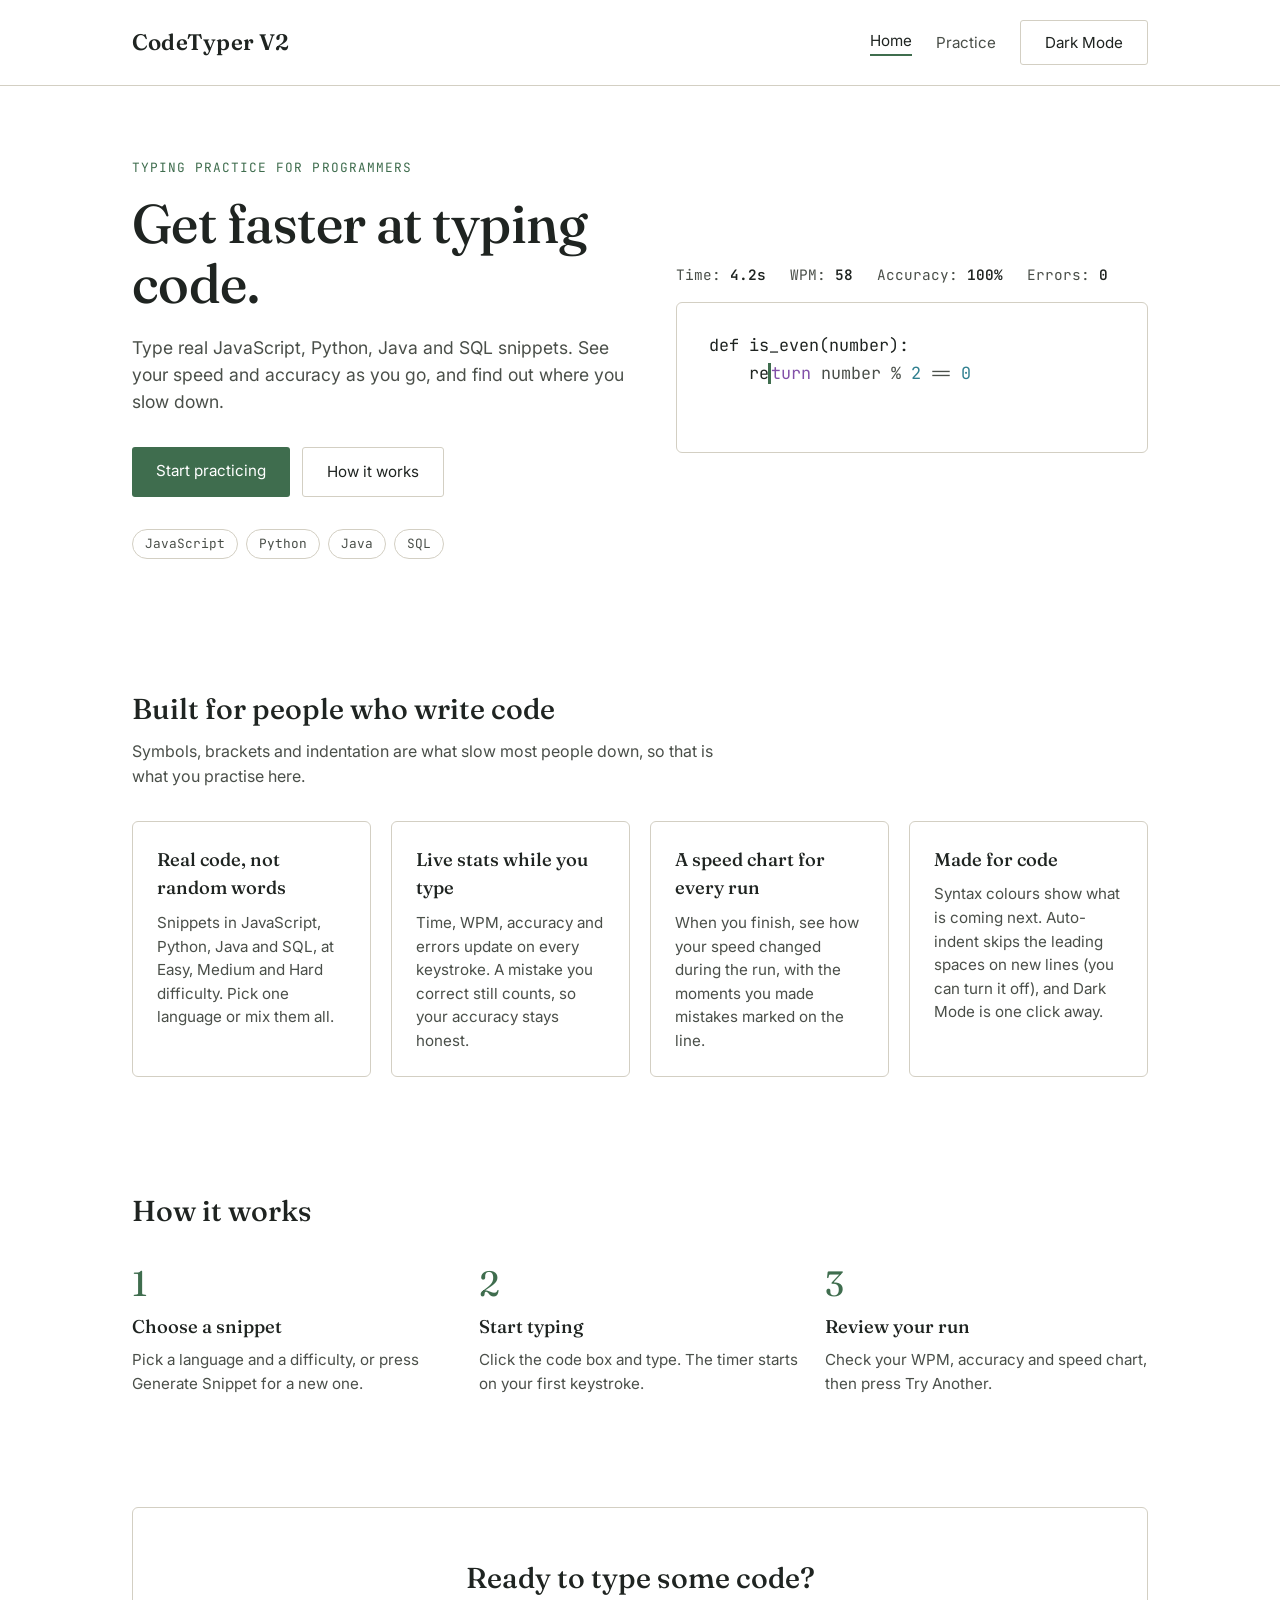
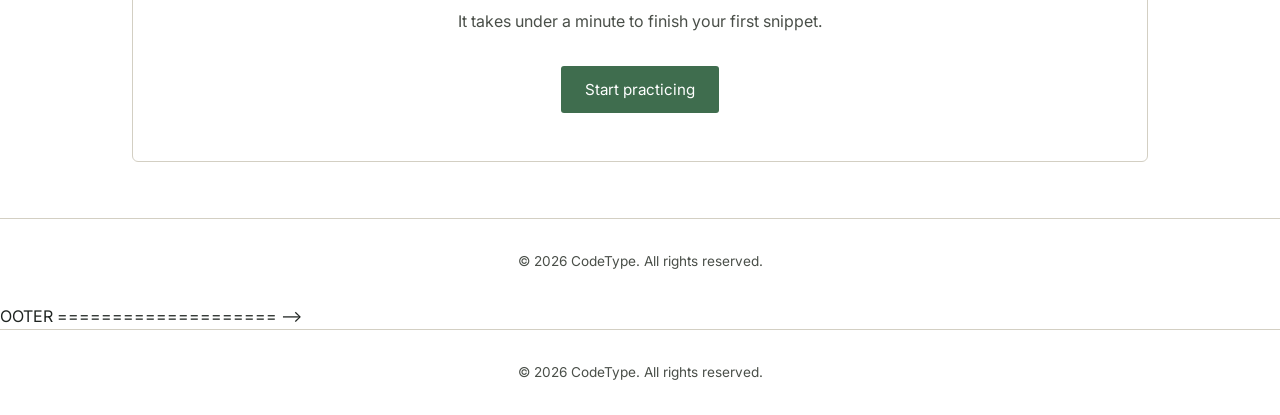
==== commit 727f6e1d: "Updated logic and animations" ====
--- a/index.html
+++ b/index.html
@@ -157,4 +157,11 @@
 
   <script src="theme.js"></script>
 </body>
+OOTER ==================== -->
+  <footer>
+    <p>&copy; 2026 CodeType. All rights reserved.</p>
+  </footer>
+
+  <script src="theme.js"></script>
+</body>
 </html>
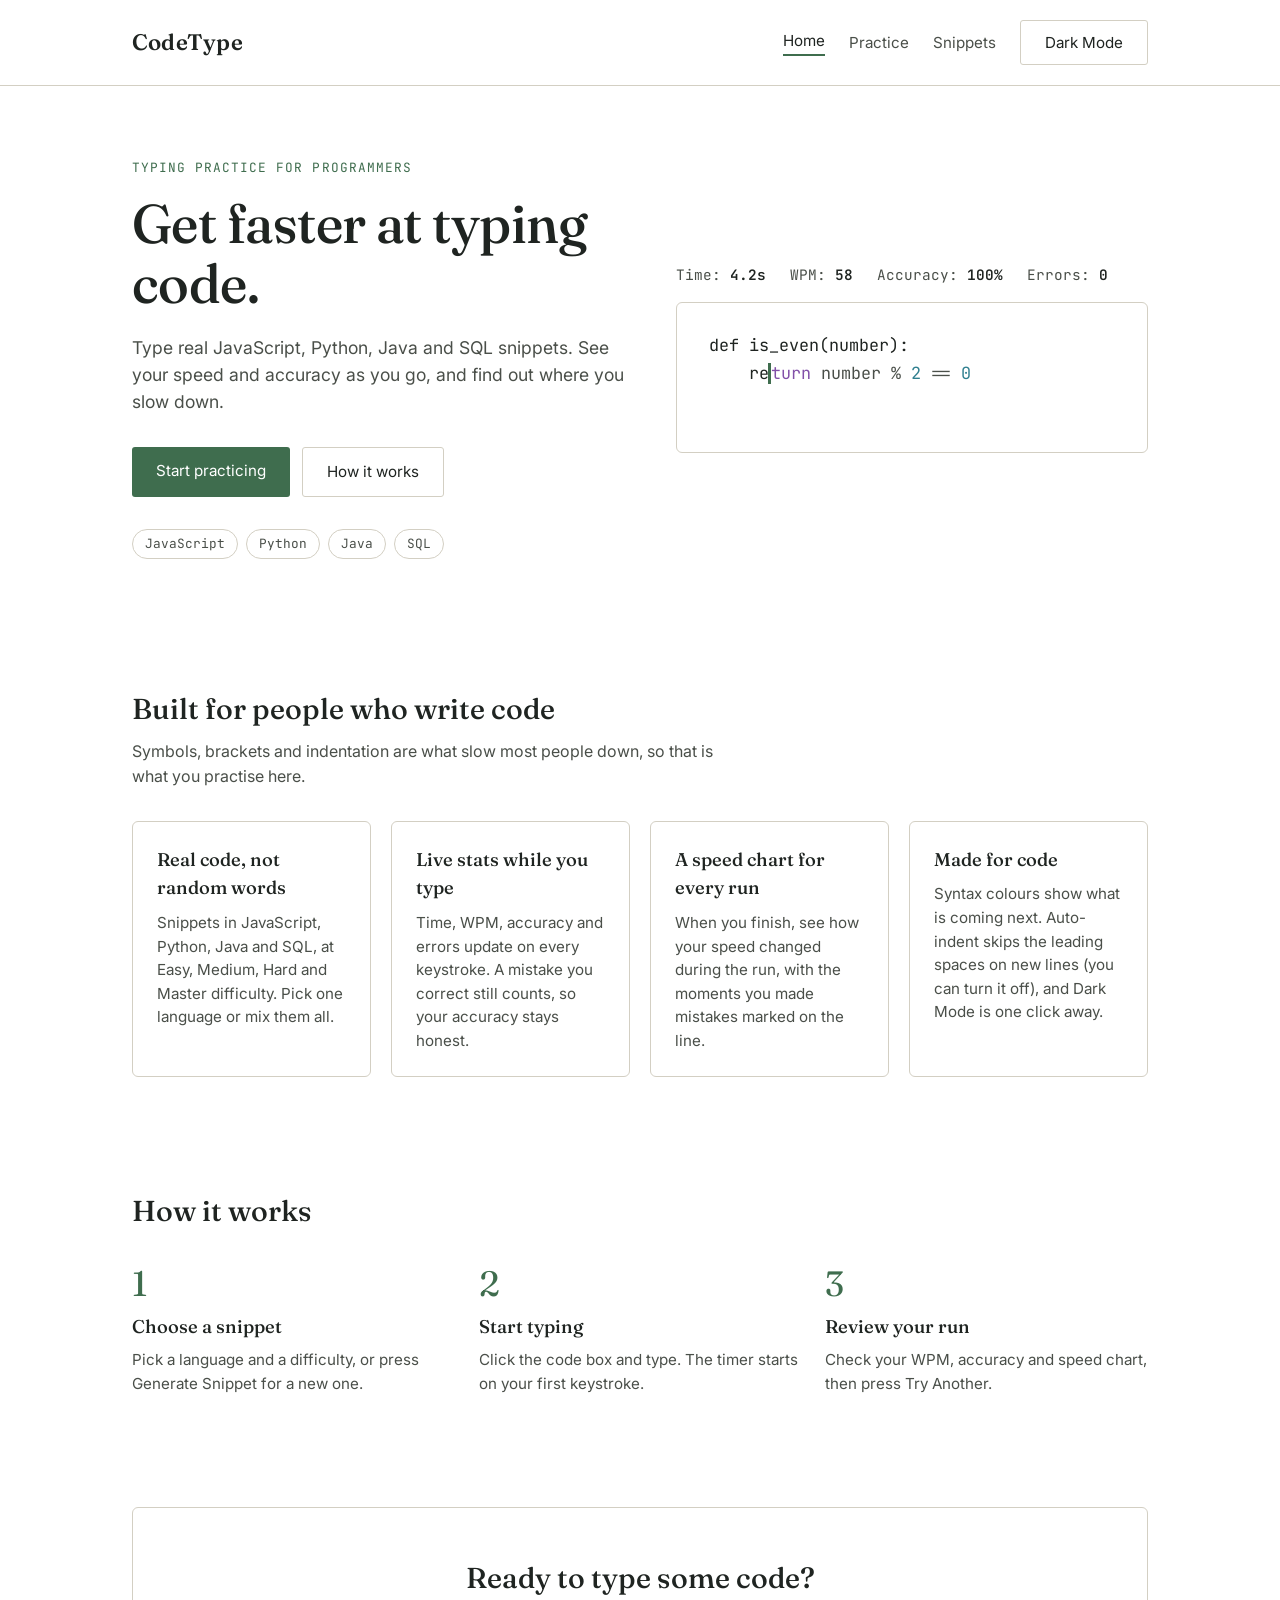
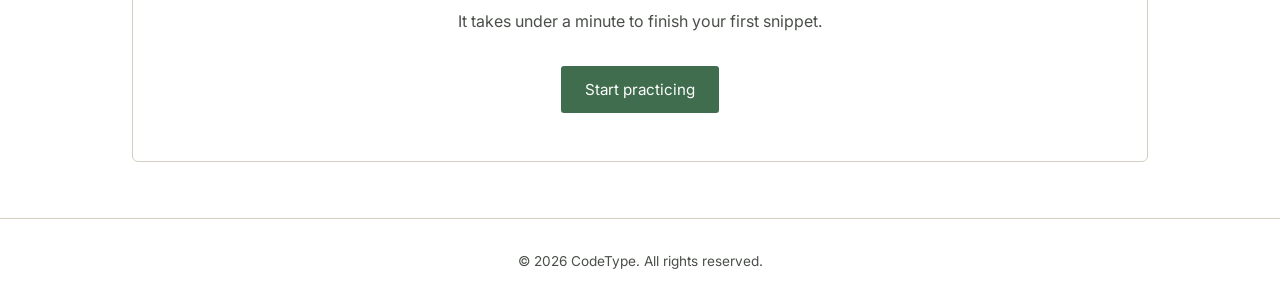
==== commit cc65e6fd: "Updated styles and added new snippet tab" ====
--- a/index.html
+++ b/index.html
@@ -15,11 +15,12 @@
   <!-- ==================== HEADER / NAVIGATION ==================== -->
   <header>
     <nav>
-      <a class="logo" href="index.html">CodeTyper V2</a>
+      <a class="logo" href="index.html">CodeType</a>
 
       <div class="nav-links">
         <a href="index.html" aria-current="page">Home</a>
         <a href="practice.html">Practice</a>
+        <a href="snippets.html">Snippets</a>
         <button id="theme-toggle" class="btn-secondary">Dark Mode</button>
       </div>
     </nav>
@@ -82,8 +83,8 @@
         <article class="card">
           <h3>Real code, not random words</h3>
           <p>
-            Snippets in JavaScript, Python, Java and SQL, at Easy, Medium
-            and Hard difficulty. Pick one language or mix them all.
+            Snippets in JavaScript, Python, Java and SQL, at Easy, Medium,
+            Hard and Master difficulty. Pick one language or mix them all.
           </p>
         </article>
 
@@ -157,11 +158,4 @@
 
   <script src="theme.js"></script>
 </body>
-OOTER ==================== -->
-  <footer>
-    <p>&copy; 2026 CodeType. All rights reserved.</p>
-  </footer>
-
-  <script src="theme.js"></script>
-</body>
 </html>
--- a/style.css
+++ b/style.css
@@ -820,7 +820,7 @@
    15C. RANK REVEAL
    The game-style rank at the top of the results panel.
    JavaScript sets data-tier on #result (grandma, slow, average,
-   good, great or godlike) and the --reveal delay on #result-rank,
+   good, great or master) and the --reveal delay on #result-rank,
    and CSS does the rest. Reduced motion turns all of it off.
    ========================================================== */
 
@@ -894,7 +894,7 @@
 [data-tier="average"] .rank-title { color: var(--ink); }
 [data-tier="good"]    .rank-title { color: var(--stamp); }
 [data-tier="great"]   .rank-title { color: var(--tok-cls); }
-[data-tier="godlike"] .rank-title { color: var(--gold); }
+[data-tier="master"] .rank-title { color: var(--gold); }
 
 
 /* ---------- Text appears after the picture ---------- */
@@ -969,8 +969,8 @@
 }
 
 
-/* Godlike: slams down from big and shakes the whole rank block. */
-[data-tier="godlike"] .rank-art {
+/* Master: slams down from big and shakes the whole rank block. */
+[data-tier="master"] .rank-art {
   animation: rank-slam 0.55s cubic-bezier(0.2, 0.8, 0.2, 1) var(--reveal, 0.9s) backwards;
 }
 
@@ -991,7 +991,7 @@
 }
 
 
-[data-tier="godlike"] .result-rank {
+[data-tier="master"] .result-rank {
   animation: rank-shake 0.5s ease-in-out calc(var(--reveal, 0.9s) + 0.2s);
 }
 
@@ -1040,9 +1040,9 @@
 }
 
 
-/* Very good and godlike: float up and down, with a glow. */
+/* Very good and master: float up and down, with a glow. */
 [data-tier="great"] .rank-img,
-[data-tier="godlike"] .rank-img {
+[data-tier="master"] .rank-img {
   animation: rank-float 2.6s ease-in-out calc(var(--reveal, 0.9s) + 0.6s) infinite;
 }
 
@@ -1055,15 +1055,15 @@
   filter: drop-shadow(0 6px 14px color-mix(in srgb, var(--tok-cls) 55%, transparent));
 }
 
-[data-tier="godlike"] .rank-img {
+[data-tier="master"] .rank-img {
   filter: drop-shadow(0 0 16px color-mix(in srgb, var(--gold) 75%, transparent));
 }
 
 
-/* ---------- Godlike extras ---------- */
+/* ---------- Master extras ---------- */
 
 /* Golden rays that slowly spin behind the picture. */
-[data-tier="godlike"] .rank-art::before {
+[data-tier="master"] .rank-art::before {
   content: "";
   position: absolute;
   inset: -60px;
@@ -1095,7 +1095,7 @@
 
 
 /* The title glows. */
-[data-tier="godlike"] .rank-title {
+[data-tier="master"] .rank-title {
   text-transform: uppercase;
   letter-spacing: 0.12em;
 
@@ -1176,7 +1176,7 @@
 }
 
 
-.emoji-layer span {
+.emoji-layer > span {
   position: absolute;
 
   /* Starts just below the bottom edge of the screen. */
@@ -1218,6 +1218,819 @@
       scale(1)
       rotate(var(--tilt));
   }
+}
+
+
+/* Confetti pieces shot up from the bottom of the screen
+   (the <i> elements; the <span> ones above are emojis). */
+.emoji-layer > i {
+  position: absolute;
+  bottom: -20px;
+
+  border-radius: 2px;
+
+  /* Invisible until its animation starts (JavaScript sets the delay). */
+  opacity: 0;
+  animation: confetti-launch 3s ease-out forwards;
+}
+
+
+/* Shoots up fast, then slows down, flutters and falls back while fading.
+   --rise, --drift and --tilt are set per piece by JavaScript. */
+@keyframes confetti-launch {
+  0% {
+    opacity: 1;
+    transform: translate(0, 0) rotate(0deg);
+  }
+
+  50% {
+    opacity: 1;
+    transform:
+      translate(calc(var(--drift) * 0.6), calc(var(--rise) * -1))
+      rotate(calc(var(--tilt) * 0.5));
+    animation-timing-function: ease-in;
+  }
+
+  100% {
+    opacity: 0;
+    transform:
+      translate(var(--drift), calc(var(--rise) * -0.25))
+      rotate(var(--tilt));
+  }
+}
+
+
+/* ---------- Confetti cannons (Master) ----------
+   Pieces fired from the bottom corners. They reuse the "confetti"
+   animation (up and out, then falling) from the rank picture. */
+.emoji-layer > i.cannon {
+  animation: confetti 2.4s ease-out forwards;
+}
+
+
+/* ---------- "Achievement unlocked" (Master) ---------- */
+
+/* Golden glow around the edges of the screen, fading in and out. */
+.achievement-glow {
+  position: absolute;
+  inset: 0;
+
+  box-shadow: inset 0 0 140px 20px color-mix(in srgb, var(--gold) 55%, transparent);
+
+  opacity: 0;
+  animation: achievement-glow 2.2s ease-out var(--delay, 0.9s) both;
+}
+
+
+@keyframes achievement-glow {
+  0%   { opacity: 0; }
+  15%  { opacity: 1; }
+  100% { opacity: 0; }
+}
+
+
+/* The banner: slides down from the top, stays for a few seconds,
+   then slides away. */
+.achievement {
+  --accent: var(--gold);
+
+  position: absolute;
+  top: 1rem;
+  left: 50%;
+
+  display: flex;
+  align-items: center;
+  gap: 0.9rem;
+
+  min-width: 280px;
+  max-width: calc(100vw - 2rem);
+  padding: 0.75rem 1.75rem 0.75rem 0.75rem;
+
+  border: 1px solid color-mix(in srgb, var(--accent) 65%, var(--rule));
+  border-radius: 999px;
+  background: var(--surface);
+  box-shadow:
+    0 10px 30px rgba(0, 0, 0, 0.35),
+    0 0 26px color-mix(in srgb, var(--accent) 40%, transparent);
+
+  /* Keeps the shine inside the rounded shape. */
+  overflow: hidden;
+
+  opacity: 0;
+  animation: achievement-toast 5.4s cubic-bezier(0.2, 0.9, 0.2, 1) var(--delay, 1.6s) both;
+}
+
+
+@keyframes achievement-toast {
+  0% {
+    opacity: 0;
+    transform: translate(-50%, -160%) scale(0.9);
+  }
+
+  8% {
+    opacity: 1;
+    transform: translate(-50%, 0) scale(1.05);
+  }
+
+  11% {
+    transform: translate(-50%, 0) scale(1);
+  }
+
+  88% {
+    opacity: 1;
+    transform: translate(-50%, 0) scale(1);
+  }
+
+  100% {
+    opacity: 0;
+    transform: translate(-50%, -160%) scale(0.95);
+  }
+}
+
+
+/* A light streak that sweeps across the banner once. */
+.achievement::after {
+  content: "";
+  position: absolute;
+  inset: 0;
+
+  background: linear-gradient(
+    110deg,
+    transparent 35%,
+    rgba(255, 255, 255, 0.4) 50%,
+    transparent 65%
+  );
+
+  transform: translateX(-120%);
+  animation: achievement-shine 1.2s ease-out calc(var(--delay, 1.6s) + 0.8s) both;
+}
+
+
+@keyframes achievement-shine {
+  from { transform: translateX(-120%); }
+  to   { transform: translateX(120%); }
+}
+
+
+/* The rank picture on the left of the banner. */
+.achievement-img {
+  flex: none;
+  width: 46px;
+  height: 46px;
+}
+
+
+.achievement-label {
+  font-family: var(--mono);
+  font-size: 0.68rem;
+  letter-spacing: 0.1em;
+  text-transform: uppercase;
+  color: var(--accent);
+}
+
+
+.achievement-title {
+  font-family: var(--serif);
+  font-size: 1.2rem;
+  font-weight: 600;
+  line-height: 1.2;
+  color: var(--ink);
+}
+
+
+.achievement-desc {
+  font-size: 0.85rem;
+  color: var(--ink-soft);
+}
+
+
+/* Banner colour for each rank (matches the rank title colours). */
+.achievement[data-tier="grandma"] { --accent: var(--ink-soft); }
+.achievement[data-tier="slow"]    { --accent: var(--clay); }
+.achievement[data-tier="average"] { --accent: var(--tok-num); }
+.achievement[data-tier="good"]    { --accent: var(--stamp); }
+.achievement[data-tier="great"]   { --accent: var(--tok-cls); }
+.achievement[data-tier="master"]  { --accent: var(--gold); }
+
+
+/* ==========================================================
+   15E. ACHIEVEMENTS WINDOW
+   The list opened by the Achievements button (a <dialog>).
+   ========================================================== */
+
+.achievements-dialog {
+  width: min(720px, calc(100vw - 2rem));
+  max-height: calc(100vh - 2rem);
+  padding: 0;
+
+  border: 1px solid var(--rule);
+  border-radius: 8px;
+  background: var(--surface);
+  color: var(--ink);
+}
+
+
+/* The dark area behind the window. */
+.achievements-dialog::backdrop {
+  background: rgba(0, 0, 0, 0.55);
+}
+
+
+/* The padding lives here (not on the dialog), so a click on the dark
+   area outside can be told apart from a click inside the window. */
+.achievements-inner {
+  padding: 1.5rem;
+}
+
+
+.achievements-head {
+  display: flex;
+  align-items: center;
+  justify-content: space-between;
+  gap: 1rem;
+}
+
+
+.achievements-head h2 {
+  font-size: 1.5rem;
+}
+
+
+.achievements-summary {
+  margin: 0.5rem 0 0;
+  font-size: 0.9rem;
+  color: var(--ink-soft);
+}
+
+
+/* Rank column + one column per difficulty (set by JavaScript). */
+.achievements-grid {
+  display: grid;
+  grid-template-columns: minmax(0, 2.2fr) repeat(var(--difficulty-count, 4), minmax(0, 1fr));
+  align-items: center;
+  gap: 0.75rem;
+
+  margin: 1.25rem 0;
+}
+
+
+.ach-head {
+  font-family: var(--mono);
+  font-size: 0.75rem;
+  letter-spacing: 0.08em;
+  text-transform: uppercase;
+  text-align: center;
+  color: var(--ink-soft);
+}
+
+
+.ach-rank {
+  display: flex;
+  align-items: center;
+  gap: 0.6rem;
+  min-width: 0;
+}
+
+
+.ach-rank img {
+  flex: none;
+}
+
+
+.ach-rank-title {
+  font-size: 0.95rem;
+  line-height: 1.2;
+}
+
+
+.ach-rank-range {
+  font-size: 0.75rem;
+  color: var(--ink-soft);
+}
+
+
+.ach-cell {
+  text-align: center;
+  font-size: 1.4rem;
+  line-height: 1;
+}
+
+
+/* Locked achievements are faded and grey. */
+.ach-cell.locked {
+  opacity: 0.3;
+  filter: grayscale(1);
+}
+
+
+.achievements-foot {
+  display: flex;
+  justify-content: flex-end;
+}
+
+
+/* ==========================================================
+   15F. CODE EXPLANATION
+   The "Explain this code" button and panel under the results.
+   JavaScript fills the panel (renderExplanation in practice.html).
+   ========================================================== */
+
+.result-explain {
+  width: 100%;
+  flex: none;
+
+  padding-top: 1.25rem;
+  border-top: 1px solid var(--rule);
+  text-align: left;
+}
+
+
+.explain-panel {
+  margin-top: 1rem;
+  padding: 1.25rem 1.5rem;
+
+  border: 1px solid var(--rule);
+  border-radius: 6px;
+  background: color-mix(in srgb, var(--rule) 22%, var(--surface));
+
+  /* Slides in a little each time it opens. */
+  animation: explain-in 0.35s ease-out;
+}
+
+
+@keyframes explain-in {
+  from {
+    opacity: 0;
+    transform: translateY(-8px);
+  }
+
+  to {
+    opacity: 1;
+    transform: none;
+  }
+}
+
+
+/* Title on the left, language and difficulty on the right. */
+.explain-head {
+  display: flex;
+  flex-wrap: wrap;
+  align-items: baseline;
+  justify-content: space-between;
+  gap: 0.25rem 1rem;
+
+  margin-bottom: 1rem;
+}
+
+
+.explain-head h3 {
+  font-size: 1.3rem;
+}
+
+
+.explain-meta {
+  font-family: var(--mono);
+  font-size: 0.8rem;
+  color: var(--ink-soft);
+}
+
+
+/* Small headings: "What it does" and "How it works". */
+.explain-kicker {
+  margin: 1rem 0 0.4rem;
+
+  font-family: var(--mono);
+  font-size: 0.72rem;
+  letter-spacing: 0.1em;
+  text-transform: uppercase;
+  color: var(--stamp);
+}
+
+
+.explain-head + .explain-kicker {
+  margin-top: 0;
+}
+
+
+.explain-summary {
+  margin: 0;
+}
+
+
+.explain-points {
+  margin: 0;
+  padding-left: 1.25rem;
+}
+
+
+.explain-points li {
+  margin-bottom: 0.45rem;
+}
+
+
+/* Pieces of code inside the text, written between `backticks`. */
+.explain-panel code {
+  padding: 0.1em 0.35em;
+
+  border-radius: 3px;
+  background: color-mix(in srgb, var(--rule) 60%, transparent);
+
+  font-family: var(--mono);
+  font-size: 0.88em;
+  color: var(--ink);
+  overflow-wrap: anywhere;
+}
+
+
+/* ==========================================================
+   15G. SNIPPETS PAGE (snippets.html)
+   Intro, filter buttons, the lists on the left, and the code +
+   explanation of the selected snippet on the right.
+   ========================================================== */
+
+/* ---------- Page width ----------
+   This page is wider than the others (they stop at 1080px).
+   The header is widened too, so the logo lines up with the content. */
+
+.page-wide nav,
+.page-wide section {
+  max-width: 1400px;
+}
+
+
+/* ---------- Intro ---------- */
+
+.library-intro {
+  padding-top: 3rem;
+  padding-bottom: 1.5rem;
+}
+
+
+.library-intro h1 {
+  font-size: clamp(2rem, 4.5vw, 2.8rem);
+  line-height: 1.1;
+}
+
+
+.library-intro p {
+  max-width: 56ch;
+  margin: 0.75rem 0 0;
+  color: var(--ink-soft);
+}
+
+
+/* ---------- Two columns: lists | selected snippet ---------- */
+
+.library {
+  display: grid;
+  grid-template-columns: minmax(280px, 380px) minmax(0, 1fr);
+  gap: 2rem;
+  align-items: start;
+
+  padding-bottom: 4rem;
+}
+
+
+/* The left column stays in view and scrolls on its own. */
+.library-side {
+  position: sticky;
+  top: 1rem;
+
+  max-height: calc(100vh - 2rem);
+  overflow-y: auto;
+  padding-right: 0.5rem;
+}
+
+
+/* ---------- Filter buttons ---------- */
+
+.filters {
+  display: flex;
+  flex-direction: column;
+  gap: 0.6rem;
+}
+
+
+.filter-row {
+  display: flex;
+  flex-wrap: wrap;
+  align-items: center;
+  gap: 0.4rem;
+}
+
+
+.filter-label {
+  width: 100%;
+
+  font-family: var(--mono);
+  font-size: 0.7rem;
+  letter-spacing: 0.1em;
+  text-transform: uppercase;
+  color: var(--ink-soft);
+}
+
+
+/* A small rounded filter button. aria-pressed="true" = selected. */
+.chip {
+  padding: 0.3rem 0.8rem;
+
+  border: 1px solid var(--rule);
+  border-radius: 999px;
+  background: transparent;
+  color: var(--ink);
+
+  font-size: 0.85rem;
+}
+
+
+.chip:hover {
+  border-color: var(--ink-soft);
+}
+
+
+.chip[aria-pressed="true"] {
+  border-color: var(--stamp);
+  background: var(--stamp);
+  color: #fff;
+}
+
+
+/* Dark mode: the green is light, so use dark text on it. */
+[data-theme="dark"] .chip[aria-pressed="true"] {
+  color: #17181A;
+}
+
+
+.library-count {
+  margin: 1.25rem 0 0.5rem;
+  font-size: 0.85rem;
+  color: var(--ink-soft);
+}
+
+
+/* ---------- The lists ---------- */
+
+.list-group {
+  margin-bottom: 1.25rem;
+}
+
+
+.list-group-title {
+  display: flex;
+  align-items: baseline;
+  justify-content: space-between;
+
+  margin-bottom: 0.4rem;
+  padding-bottom: 0.3rem;
+
+  border-bottom: 1px solid var(--rule);
+  font-size: 1.05rem;
+}
+
+
+.list-group-count {
+  font-family: var(--mono);
+  font-size: 0.75rem;
+  color: var(--ink-soft);
+}
+
+
+.snippet-list {
+  list-style: none;
+  margin: 0;
+  padding: 0;
+}
+
+
+/* One snippet in the list: title on the left, difficulty on the right. */
+.snippet-item {
+  display: flex;
+  align-items: center;
+  justify-content: space-between;
+  gap: 0.75rem;
+
+  width: 100%;
+  padding: 0.5rem 0.6rem;
+
+  border-left: 3px solid transparent;
+  border-radius: 4px;
+  background: transparent;
+  color: var(--ink);
+
+  font-size: 0.92rem;
+  text-align: left;
+}
+
+
+.snippet-item:hover {
+  background: color-mix(in srgb, var(--rule) 35%, transparent);
+}
+
+
+/* The snippet that is open on the right. */
+.snippet-item.active {
+  border-left-color: var(--stamp);
+  background: color-mix(in srgb, var(--stamp) 14%, transparent);
+}
+
+
+.snippet-item-title {
+  min-width: 0;
+}
+
+
+/* ---------- Badges: language and difficulty ---------- */
+
+.badge {
+  flex: none;
+  padding: 0.12rem 0.55rem;
+
+  border: 1px solid color-mix(in srgb, var(--badge, var(--ink-soft)) 55%, var(--rule));
+  border-radius: 999px;
+  color: var(--badge, var(--ink-soft));
+
+  font-family: var(--mono);
+  font-size: 0.66rem;
+  letter-spacing: 0.06em;
+  text-transform: uppercase;
+}
+
+
+.badge-easy   { --badge: var(--stamp); }
+.badge-medium { --badge: var(--tok-cls); }
+.badge-hard   { --badge: var(--tok-str); }
+.badge-master { --badge: var(--gold); }
+
+
+/* ---------- The selected snippet (right side) ---------- */
+
+.snippet-detail {
+  min-width: 0;
+  padding: 1.75rem;
+
+  border: 1px solid var(--rule);
+  border-radius: 6px;
+  background: var(--surface);
+}
+
+
+.detail-empty {
+  margin: 0;
+  color: var(--ink-soft);
+}
+
+
+.detail-head {
+  display: flex;
+  flex-wrap: wrap;
+  align-items: center;
+  justify-content: space-between;
+  gap: 0.5rem 1rem;
+}
+
+
+.detail-title {
+  font-size: 1.6rem;
+  line-height: 1.2;
+}
+
+
+.detail-meta {
+  display: flex;
+  gap: 0.4rem;
+}
+
+
+/* ---------- Code with line numbers ---------- */
+
+.code-box {
+  margin: 1.25rem 0 1.75rem;
+
+  border: 1px solid var(--rule);
+  border-radius: 6px;
+  overflow: hidden;
+}
+
+
+/* Bar above the code: number of lines, and the Copy button. */
+.code-box-bar {
+  display: flex;
+  align-items: center;
+  justify-content: space-between;
+
+  padding: 0.4rem 0.6rem 0.4rem 1rem;
+
+  border-bottom: 1px solid var(--rule);
+  background: color-mix(in srgb, var(--rule) 30%, var(--surface));
+
+  font-family: var(--mono);
+  font-size: 0.78rem;
+  color: var(--ink-soft);
+}
+
+
+.copy-btn {
+  padding: 0.3rem 0.85rem;
+  font-size: 0.82rem;
+}
+
+
+.code-view {
+  padding: 1rem 0;
+  overflow-x: auto;
+
+  background: var(--surface);
+
+  font-family: var(--mono);
+  font-size: 0.95rem;
+  line-height: 1.7;
+
+  /* Counter used to number the lines. */
+  counter-reset: line;
+}
+
+
+.code-line {
+  position: relative;
+  display: block;
+
+  /* Wide enough for the longest line, so the whole row scrolls together. */
+  width: max-content;
+  min-width: 100%;
+  min-height: 1.7em;
+  padding: 0 1.25rem 0 3.4rem;
+
+  white-space: pre;
+}
+
+
+/* The line number, drawn by CSS (it cannot be selected or copied). */
+.code-line::before {
+  counter-increment: line;
+  content: counter(line);
+
+  position: absolute;
+  left: 0;
+  width: 2.5rem;
+
+  text-align: right;
+  color: var(--ink-soft);
+  opacity: 0.55;
+  user-select: none;
+}
+
+
+/* Syntax colours (the same palette as the typing page). */
+.code-view [data-t="kw"]  { color: var(--tok-kw); }
+.code-view [data-t="str"] { color: var(--tok-str); }
+.code-view [data-t="num"] { color: var(--tok-num); }
+.code-view [data-t="com"] { color: var(--tok-com); }
+.code-view [data-t="fn"]  { color: var(--tok-fn); }
+.code-view [data-t="cls"] { color: var(--tok-cls); }
+
+
+/* ---------- Explanation ---------- */
+
+.detail-kicker {
+  margin: 1.5rem 0 0.5rem;
+
+  font-family: var(--mono);
+  font-size: 0.74rem;
+  font-weight: 500;
+  letter-spacing: 0.1em;
+  text-transform: uppercase;
+  color: var(--stamp);
+}
+
+
+.detail-summary {
+  margin: 0;
+  font-size: 1.05rem;
+}
+
+
+.detail-points {
+  margin: 0;
+  padding-left: 1.25rem;
+}
+
+
+.detail-points li {
+  margin-bottom: 0.55rem;
+}
+
+
+/* Pieces of code written between `backticks` in the explanation. */
+.snippet-detail code {
+  padding: 0.1em 0.35em;
+
+  border-radius: 3px;
+  background: color-mix(in srgb, var(--rule) 60%, transparent);
+
+  font-family: var(--mono);
+  font-size: 0.88em;
+  color: var(--ink);
+  overflow-wrap: anywhere;
 }
 
 
@@ -1532,6 +2345,27 @@
 
 @media (max-width: 720px) {
 
+  /* Snippets page: lists on top, the selected snippet below. */
+  .library {
+    grid-template-columns: 1fr;
+    gap: 1.5rem;
+  }
+
+  .library-side {
+    position: static;
+    max-height: none;
+    padding-right: 0;
+  }
+
+  .snippet-lists {
+    max-height: 50vh;
+    overflow-y: auto;
+  }
+
+  .snippet-detail {
+    padding: 1.25rem;
+  }
+
   /* Rank picture a bit smaller on phones. */
   .rank-art {
     width: 96px;
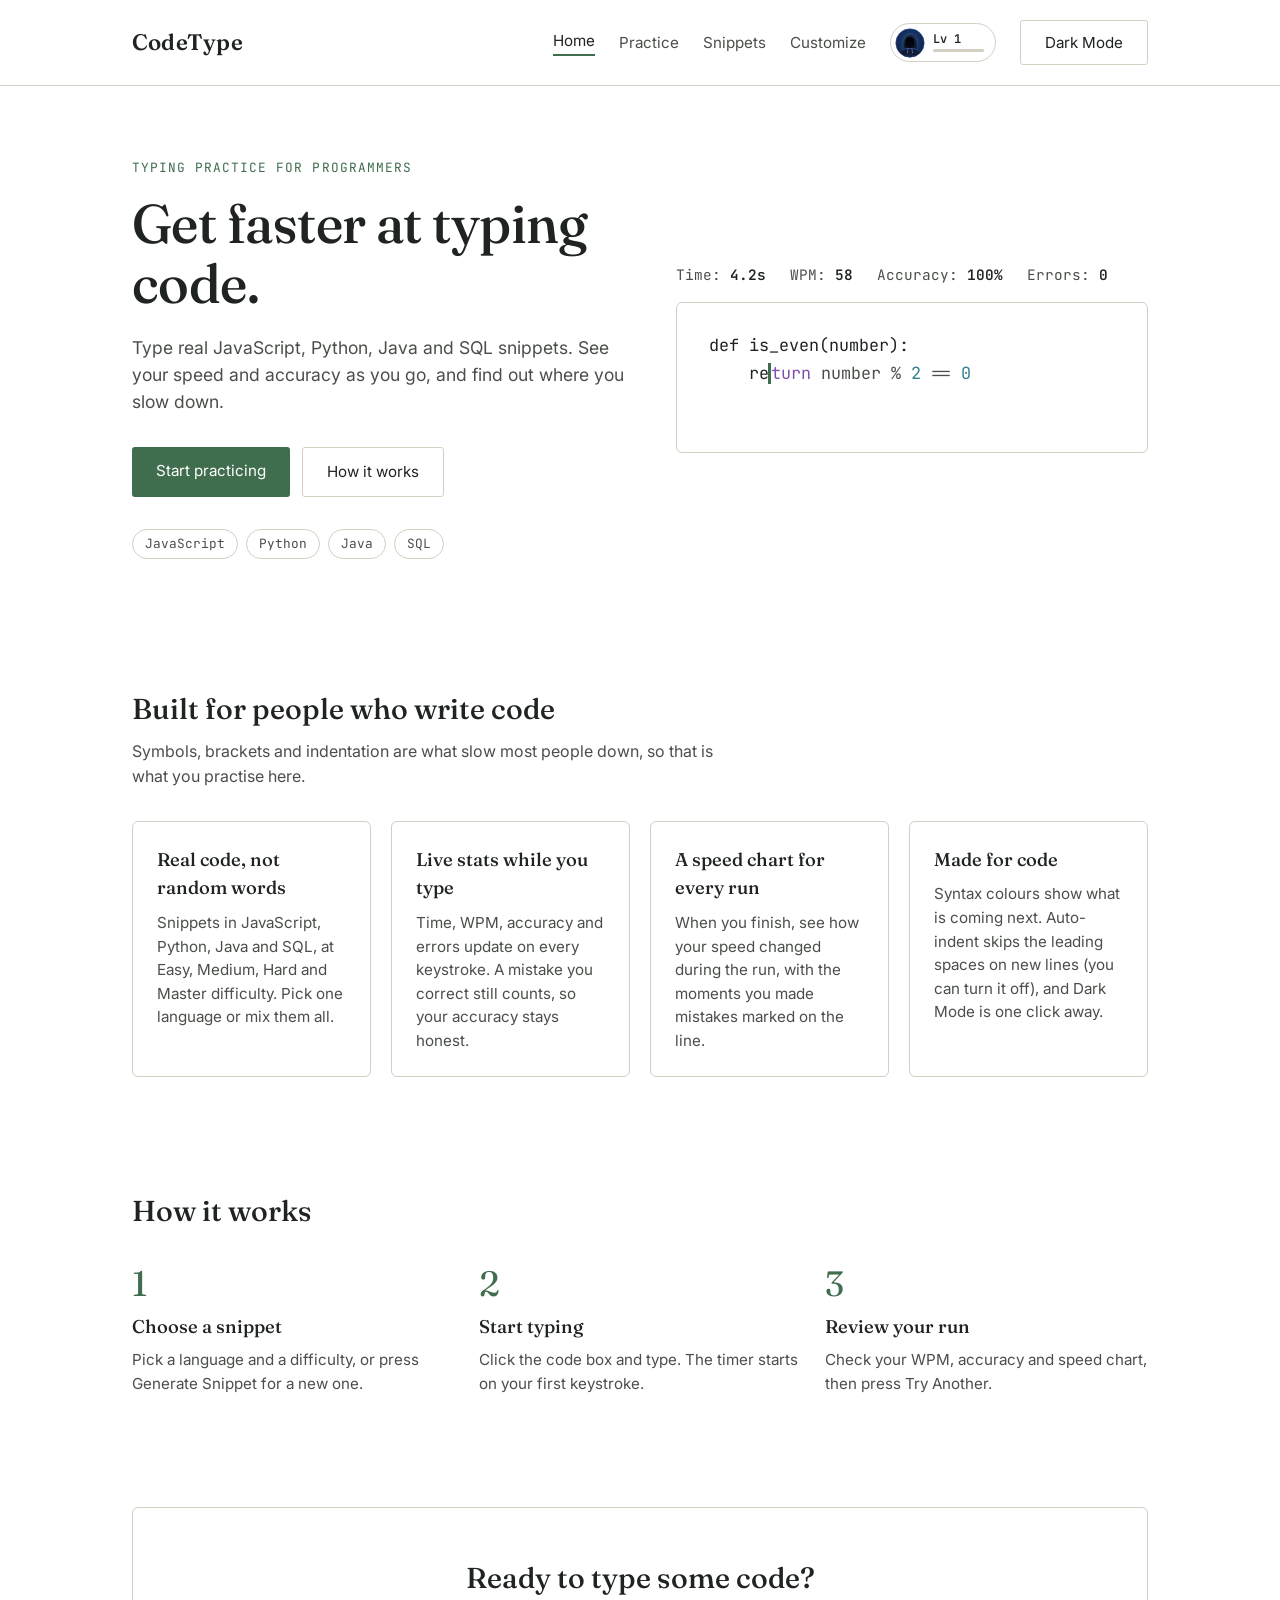
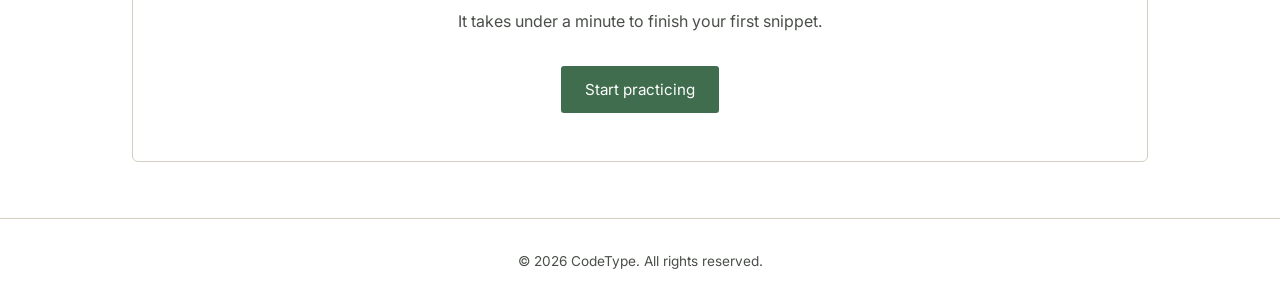
==== commit 1ce19b29: "Rank and Customization update" ====
--- a/index.html
+++ b/index.html
@@ -9,6 +9,7 @@
 <link rel="preconnect" href="https://fonts.gstatic.com" crossorigin>
 <link href="https://fonts.googleapis.com/css2?family=Fraunces:opsz,wght@9..144,400;9..144,500;9..144,600&family=Inter:wght@400;500;600&family=JetBrains+Mono:wght@400;500;600&display=swap" rel="stylesheet">
 <link rel="stylesheet" href="style.css">
+<script src="appearance.js"></script>
 </head>
 <body>
 
@@ -21,6 +22,7 @@
         <a href="index.html" aria-current="page">Home</a>
         <a href="practice.html">Practice</a>
         <a href="snippets.html">Snippets</a>
+        <a href="customize.html">Customize</a>
         <button id="theme-toggle" class="btn-secondary">Dark Mode</button>
       </div>
     </nav>
@@ -157,5 +159,6 @@
   </footer>
 
   <script src="theme.js"></script>
+  <script src="progress.js"></script>
 </body>
 </html>
--- a/style.css
+++ b/style.css
@@ -18,6 +18,9 @@
   --clay: #8A6E52;
   --error: #C0392B;
 
+  /* Text colour on top of the accent colour (primary buttons, selected chips). */
+  --on-stamp: #FFFFFF;
+
   /* Syntax colours for code that has not been typed yet. */
   --tok-kw:  #8250A8;
   --tok-str: #A0622D;
@@ -54,6 +57,7 @@
   --stamp-dark: #8FD3A6;
   --clay: #A0A3A8;
   --error: #E0665A;
+  --on-stamp: #17181A;
 
   --tok-kw:  #C39BE0;
   --tok-str: #E0A878;
@@ -63,6 +67,152 @@
   --tok-cls: #7FB4E6;
 
   --gold: #F5C84C;
+}
+
+
+/* ==========================================================
+   2B. SKINS
+   A skin is a complete colour set. JavaScript (appearance.js)
+   puts data-skin="..." on <html>. "Classic" has no skin, so it
+   uses the light colours above or the dark mode colours.
+   Every skin sets every colour, so it fully replaces the mode.
+   ========================================================== */
+
+[data-skin="midnight"] {
+  --paper: #0A1428;
+  --surface: #101C36;
+  --ink: #E8EEF9;
+  --ink-soft: #94A7C8;
+  --rule: #233255;
+  --stamp: #4CC2FF;
+  --stamp-dark: #8AD8FF;
+  --clay: #8FA3C7;
+  --error: #FF6B6B;
+  --on-stamp: #06142A;
+
+  --tok-kw:  #B79CFF;
+  --tok-str: #FFB86B;
+  --tok-num: #59E0D0;
+  --tok-com: #7688AD;
+  --tok-fn:  #7FD6FF;
+  --tok-cls: #8FB4FF;
+
+  --gold: #F5C84C;
+}
+
+
+[data-skin="paper"] {
+  --paper: #F4EEDF;
+  --surface: #FFFBF2;
+  --ink: #2B2418;
+  --ink-soft: #6B5F4A;
+  --rule: #D9CDB4;
+  --stamp: #9A5B2E;
+  --stamp-dark: #7A4520;
+  --clay: #8A6E52;
+  --error: #B3361F;
+  --on-stamp: #FFFFFF;
+
+  --tok-kw:  #7A3E9D;
+  --tok-str: #A0522D;
+  --tok-num: #1E7F74;
+  --tok-com: #7B715A;
+  --tok-fn:  #3F6D4E;
+  --tok-cls: #2F5F8F;
+
+  --gold: #B07A10;
+}
+
+
+[data-skin="terminal"] {
+  --paper: #050805;
+  --surface: #0B120B;
+  --ink: #C8F7C8;
+  --ink-soft: #6FA56F;
+  --rule: #1C3A1C;
+  --stamp: #3DFF7A;
+  --stamp-dark: #7DFFA6;
+  --clay: #6FA56F;
+  --error: #FF5C5C;
+  --on-stamp: #031003;
+
+  --tok-kw:  #B8FF6B;
+  --tok-str: #FFD166;
+  --tok-num: #6BFFE0;
+  --tok-com: #538D53;
+  --tok-fn:  #3DFF7A;
+  --tok-cls: #9BFFB4;
+
+  --gold: #E6D45A;
+}
+
+
+[data-skin="sunset"] {
+  --paper: #1A0F1F;
+  --surface: #251528;
+  --ink: #FBEFE6;
+  --ink-soft: #C7A9B8;
+  --rule: #46284B;
+  --stamp: #FF7A59;
+  --stamp-dark: #FF9C80;
+  --clay: #D9A5B3;
+  --error: #FF5470;
+  --on-stamp: #2A0E16;
+
+  --tok-kw:  #FF8FB1;
+  --tok-str: #FFC46B;
+  --tok-num: #8FE3C8;
+  --tok-com: #9B7A9F;
+  --tok-fn:  #FF9B73;
+  --tok-cls: #C89BFF;
+
+  --gold: #FFC857;
+}
+
+
+[data-skin="neon"] {
+  --paper: #07060F;
+  --surface: #0F0B1E;
+  --ink: #F2EEFF;
+  --ink-soft: #A59ACB;
+  --rule: #2A1F4D;
+  --stamp: #FF3DCB;
+  --stamp-dark: #FF7DDD;
+  --clay: #A59ACB;
+  --error: #FF5C7A;
+  --on-stamp: #12041A;
+
+  --tok-kw:  #FF3DCB;
+  --tok-str: #FFE14D;
+  --tok-num: #3DF5FF;
+  --tok-com: #7F74AE;
+  --tok-fn:  #3DF5FF;
+  --tok-cls: #A78BFF;
+
+  --gold: #FFE14D;
+}
+
+
+[data-skin="royal"] {
+  --paper: #120B24;
+  --surface: #1B1236;
+  --ink: #F3EDFF;
+  --ink-soft: #B7A8DE;
+  --rule: #35265F;
+  --stamp: #E6B84A;
+  --stamp-dark: #F2CF7A;
+  --clay: #B7A8DE;
+  --error: #FF6B8A;
+  --on-stamp: #1A1230;
+
+  --tok-kw:  #C9A6FF;
+  --tok-str: #F2CF7A;
+  --tok-num: #7FE0D0;
+  --tok-com: #897BB4;
+  --tok-fn:  #9FE3FF;
+  --tok-cls: #D9B8FF;
+
+  --gold: #F2CF7A;
 }
 
 
@@ -128,13 +278,7 @@
 /* Primary button: green filled button. */
 .btn-primary {
   background: var(--stamp);
-  color: #fff;
-}
-
-
-/* Dark mode: the green is light, so use dark text on it. */
-[data-theme="dark"] .btn-primary {
-  color: #17181A;
+  color: var(--on-stamp);
 }
 
 
@@ -349,9 +493,10 @@
   border-radius: 6px;
   background: var(--surface);
 
-  /* Code uses a monospace font. */
-  font-family: var(--mono);
-  font-size: 1.05rem;
+  /* Code uses a monospace font. The player can choose another font and
+     size on the Customize page (appearance.js sets these variables). */
+  font-family: var(--code-font, var(--mono));
+  font-size: calc(1.05rem * var(--code-scale, 1) * var(--font-scale, 1));
   line-height: 1.7;
 
 
@@ -428,6 +573,18 @@
 }
 
 
+/* Shows the Enter marker only when that newline was typed incorrectly. */
+.code-display .enter-marker {
+  font-size: 0.7em;
+  opacity: 0.65;
+  visibility: hidden;
+}
+
+.code-display span.incorrect .enter-marker {
+  visibility: visible;
+}
+
+
 /* ==========================================================
    13. TYPING CARET
    Creates the vertical line showing where the next
@@ -442,7 +599,7 @@
 
   height: 1.25em;
 
-  border-left: 3px solid var(--stamp);
+  border-left: 3px solid var(--caret-color, var(--stamp));
 
   margin-left: -1px;
   vertical-align: text-bottom;
@@ -462,6 +619,57 @@
   0%   { opacity: 1; }
   50%  { opacity: 0; }
 }
+
+/* Other caret shapes (chosen on the Customize page: data-caret on <html>).
+   They are one character wide (1ch) but take no space (negative margin),
+   so they sit on top of the next character without moving the text. */
+[data-caret="underline"] .typing-caret {
+  width: 1ch;
+  height: 0;
+  margin-left: 0;
+  margin-right: -1ch;
+
+  border-left: none;
+  border-bottom: 3px solid var(--caret-color, var(--stamp));
+  vertical-align: -0.25em;
+}
+
+
+[data-caret="block"] .typing-caret {
+  width: 1ch;
+  margin-left: 0;
+  margin-right: -1ch;
+
+  border-left: none;
+  border-radius: 2px;
+  background: color-mix(in srgb, var(--caret-color, var(--stamp)) 45%, transparent);
+}
+
+
+/* How typed letters look (chosen on the Customize page: data-letters). */
+[data-letters="bold"] .code-display span.correct {
+  font-weight: 700;
+}
+
+
+[data-letters="glow"] .code-display span.correct {
+  text-shadow: 0 0 8px color-mix(in srgb, var(--stamp) 70%, transparent);
+}
+
+
+/* "Focus": typed letters fade, so your eyes stay on what comes next. */
+[data-letters="fade"] .code-display span.correct {
+  opacity: 0.4;
+}
+
+
+[data-letters="neon"] .code-display span.correct {
+  color: var(--tok-num);
+  text-shadow:
+    0 0 6px var(--tok-num),
+    0 0 16px color-mix(in srgb, var(--tok-num) 60%, transparent);
+}
+
 
 
 /* ==========================================================
@@ -1295,7 +1503,7 @@
   --accent: var(--gold);
 
   position: absolute;
-  top: 1rem;
+  top: calc(1rem + var(--stack, 0) * 5.4rem);
   left: 50%;
 
   display: flex;
@@ -1411,6 +1619,7 @@
 .achievement[data-tier="good"]    { --accent: var(--stamp); }
 .achievement[data-tier="great"]   { --accent: var(--tok-cls); }
 .achievement[data-tier="master"]  { --accent: var(--gold); }
+.achievement[data-tier="levelup"] { --accent: var(--tok-num); }
 
 
 /* ==========================================================
@@ -1751,13 +1960,7 @@
 .chip[aria-pressed="true"] {
   border-color: var(--stamp);
   background: var(--stamp);
-  color: #fff;
-}
-
-
-/* Dark mode: the green is light, so use dark text on it. */
-[data-theme="dark"] .chip[aria-pressed="true"] {
-  color: #17181A;
+  color: var(--on-stamp);
 }
 
 
@@ -1941,8 +2144,8 @@
 
   background: var(--surface);
 
-  font-family: var(--mono);
-  font-size: 0.95rem;
+  font-family: var(--code-font, var(--mono));
+  font-size: calc(0.95rem * var(--code-scale, 1) * var(--font-scale, 1));
   line-height: 1.7;
 
   /* Counter used to number the lines. */
@@ -2035,6 +2238,837 @@
 
 
 /* ==========================================================
+   15H. PROFILE BADGE, XP RESULT AND TOASTS
+   (progress.js builds the badge and the toasts; the XP block is in
+   the results panel of practice.html.)
+   ========================================================== */
+
+/* ---------- Header badge: avatar + level + thin XP bar ---------- */
+
+.nav-links a.profile-badge {
+  display: flex;
+  align-items: center;
+  gap: 0.5rem;
+
+  padding: 0.2rem 0.7rem 0.2rem 0.25rem;
+
+  border: 1px solid var(--rule);
+  border-radius: 999px;
+  color: var(--ink);
+}
+
+
+.nav-links a.profile-badge:hover {
+  border-color: var(--ink-soft);
+}
+
+
+/* On the profile page the badge shows it is the current page. */
+.nav-links a.profile-badge[aria-current="page"] {
+  padding-bottom: 0.2rem;
+  border: 1px solid var(--stamp);
+}
+
+
+.profile-badge-img {
+  flex: none;
+  width: 30px;
+  height: 30px;
+  border-radius: 50%;
+}
+
+
+.profile-badge-text {
+  display: flex;
+  flex-direction: column;
+  gap: 4px;
+  min-width: 3.2rem;
+}
+
+
+.profile-badge-level {
+  font-family: var(--mono);
+  font-size: 0.75rem;
+  font-weight: 600;
+  line-height: 1;
+}
+
+
+.profile-badge-bar {
+  display: block;
+  height: 3px;
+
+  border-radius: 999px;
+  background: var(--rule);
+  overflow: hidden;
+}
+
+
+.profile-badge-bar i {
+  display: block;
+  height: 100%;
+
+  background: var(--tok-num);
+  transition: width 0.4s ease;
+}
+
+
+/* A ring spreads out of the badge when the level goes up. */
+.profile-badge.pulse {
+  animation: badge-pulse 0.9s ease-out;
+}
+
+
+@keyframes badge-pulse {
+  from {
+    box-shadow: 0 0 0 0 color-mix(in srgb, var(--tok-num) 60%, transparent);
+  }
+
+  to {
+    box-shadow: 0 0 0 14px transparent;
+  }
+}
+
+
+/* ---------- XP block in the results panel ---------- */
+
+.result-xp {
+  display: flex;
+  align-items: center;
+  gap: 1.75rem;
+
+  width: 100%;
+  flex: none;
+
+  padding-bottom: 1.25rem;
+  border-bottom: 1px solid var(--rule);
+  text-align: left;
+
+  /* Appears right after the rank (--reveal is set by JavaScript). */
+  animation: rank-fade-up 0.5s ease-out calc(var(--reveal, 0.9s) + 0.4s) backwards;
+}
+
+
+/* "+264 XP" */
+.xp-gain {
+  display: flex;
+  align-items: baseline;
+  flex: none;
+
+  font-family: var(--serif);
+  font-weight: 600;
+  color: var(--tok-num);
+}
+
+
+.xp-gain-plus {
+  font-size: 1.6rem;
+}
+
+
+.xp-gain-number {
+  font-size: 2.6rem;
+  line-height: 1;
+  font-variant-numeric: tabular-nums;
+}
+
+
+.xp-gain-unit {
+  margin-left: 0.4rem;
+  font-family: var(--mono);
+  font-size: 1rem;
+}
+
+
+/* The level text and the bar (also used on the profile page). */
+.xp-meter {
+  flex: 1;
+  min-width: 0;
+}
+
+
+.xp-meter-labels {
+  display: flex;
+  justify-content: space-between;
+  gap: 1rem;
+
+  margin-bottom: 0.4rem;
+  font-size: 0.85rem;
+  color: var(--ink-soft);
+}
+
+
+.xp-meter-labels span:first-child {
+  font-weight: 500;
+  color: var(--ink);
+}
+
+
+.xp-bar {
+  height: 10px;
+
+  border-radius: 999px;
+  background: var(--rule);
+  overflow: hidden;
+}
+
+
+.xp-bar-fill {
+  width: 0;
+  height: 100%;
+
+  border-radius: 999px;
+  background: linear-gradient(90deg, var(--stamp), var(--tok-num));
+
+  /* The bar grows smoothly (JavaScript changes its width). */
+  transition: width 0.8s ease-out;
+}
+
+
+/* Line under the bar: where the XP came from. */
+.xp-breakdown {
+  margin: 0.55rem 0 0;
+
+  font-family: var(--mono);
+  font-size: 0.75rem;
+  color: var(--ink-soft);
+}
+
+
+/* The bar flashes when the level goes up. */
+.result-xp.level-up .xp-bar {
+  animation: xp-level-flash 1s ease-out;
+}
+
+
+@keyframes xp-level-flash {
+  from {
+    filter: brightness(2);
+    box-shadow: 0 0 18px color-mix(in srgb, var(--tok-num) 70%, transparent);
+  }
+
+  to {
+    filter: none;
+    box-shadow: none;
+  }
+}
+
+
+/* ---------- Toasts: short messages at the bottom of the screen ---------- */
+
+.toast-stack {
+  position: fixed;
+  left: 50%;
+  bottom: 1.5rem;
+  z-index: 1100;
+
+  display: flex;
+  flex-direction: column;
+  align-items: center;
+  gap: 0.5rem;
+
+  width: max-content;
+  max-width: calc(100vw - 2rem);
+  transform: translateX(-50%);
+
+  /* Never blocks clicks on the page underneath. */
+  pointer-events: none;
+}
+
+
+.xp-toast {
+  padding: 0.6rem 1.1rem;
+
+  border: 1px solid var(--rule);
+  border-radius: 999px;
+  background: var(--surface);
+  box-shadow: 0 8px 24px rgba(0, 0, 0, 0.35);
+  color: var(--ink);
+
+  font-size: 0.9rem;
+
+  animation:
+    toast-in 0.3s ease-out,
+    toast-out 0.4s ease-in 2.8s forwards;
+}
+
+
+@keyframes toast-in {
+  from {
+    opacity: 0;
+    transform: translateY(12px);
+  }
+
+  to {
+    opacity: 1;
+    transform: none;
+  }
+}
+
+
+@keyframes toast-out {
+  to {
+    opacity: 0;
+    transform: translateY(8px);
+  }
+}
+
+
+/* ==========================================================
+   15I. PROFILE PAGE (profile.html)
+   ========================================================== */
+
+.profile-top {
+  padding-top: 3rem;
+  padding-bottom: 1rem;
+}
+
+
+/* Avatar on the left, name / level / XP bar on the right. */
+.profile-card {
+  display: flex;
+  align-items: center;
+  gap: 2rem;
+
+  padding: 2rem;
+
+  border: 1px solid var(--rule);
+  border-radius: 8px;
+  background: var(--surface);
+}
+
+
+.profile-avatar {
+  flex: none;
+  width: 160px;
+  height: 160px;
+
+  border-radius: 50%;
+  box-shadow: 0 0 0 4px color-mix(in srgb, var(--tok-num) 25%, transparent);
+}
+
+
+.profile-info {
+  flex: 1;
+  min-width: 0;
+}
+
+
+.profile-label {
+  display: block;
+  margin-bottom: 0.25rem;
+
+  font-family: var(--mono);
+  font-size: 0.7rem;
+  letter-spacing: 0.1em;
+  text-transform: uppercase;
+  color: var(--ink-soft);
+}
+
+
+/* The name looks like a heading, but it is a text box you can edit. */
+.profile-name-input {
+  width: 100%;
+  max-width: 22rem;
+  margin-left: -0.6rem;
+  padding: 0.3rem 0.6rem;
+
+  border: 1px solid transparent;
+  border-radius: 6px;
+  background: transparent;
+  color: var(--ink);
+
+  font-family: var(--serif);
+  font-size: 1.8rem;
+  font-weight: 600;
+}
+
+
+.profile-name-input:hover {
+  border-color: var(--rule);
+}
+
+
+.profile-name-input:focus {
+  border-color: var(--stamp);
+  outline: none;
+}
+
+
+.profile-level {
+  margin: 0.25rem 0 1rem;
+
+  font-size: 1.05rem;
+  font-weight: 500;
+  color: var(--tok-num);
+}
+
+
+.profile-total {
+  margin: 0.6rem 0 0;
+  font-size: 0.85rem;
+  color: var(--ink-soft);
+}
+
+
+/* Statistics cards. */
+.stat-cards {
+  display: grid;
+  grid-template-columns: repeat(auto-fit, minmax(170px, 1fr));
+  gap: 1rem;
+
+  margin-top: 1.25rem;
+}
+
+
+.stat-card {
+  padding: 1.1rem 1.25rem;
+
+  border: 1px solid var(--rule);
+  border-radius: 6px;
+  background: var(--surface);
+}
+
+
+.stat-card-value {
+  font-family: var(--serif);
+  font-size: 1.8rem;
+  font-weight: 600;
+  line-height: 1.1;
+}
+
+
+.stat-card-label {
+  margin-top: 0.25rem;
+  font-size: 0.8rem;
+  color: var(--ink-soft);
+}
+
+
+/* "How XP works" */
+.plain-list {
+  max-width: 70ch;
+  margin: 1.25rem 0 0;
+  padding-left: 1.25rem;
+}
+
+
+.plain-list li {
+  margin-bottom: 0.5rem;
+}
+
+
+/* Level titles. Levels you have not reached are faded. */
+.ladder {
+  display: grid;
+  gap: 0.4rem;
+
+  max-width: 520px;
+  margin: 1.25rem 0 0;
+  padding: 0;
+  list-style: none;
+}
+
+
+.ladder-row {
+  display: grid;
+  grid-template-columns: 5.5rem 1fr auto;
+  align-items: center;
+  gap: 1rem;
+
+  padding: 0.55rem 0.9rem;
+
+  border: 1px solid var(--rule);
+  border-radius: 6px;
+  background: var(--surface);
+  opacity: 0.5;
+}
+
+
+.ladder-row.reached {
+  opacity: 1;
+}
+
+
+.ladder-row.current {
+  border-color: var(--stamp);
+  background: color-mix(in srgb, var(--stamp) 12%, var(--surface));
+}
+
+
+.ladder-level,
+.ladder-xp {
+  font-family: var(--mono);
+  font-size: 0.78rem;
+  color: var(--ink-soft);
+}
+
+
+.ladder-title {
+  font-weight: 500;
+}
+
+
+/* Backup code. */
+.backup {
+  max-width: 640px;
+}
+
+
+.backup-code {
+  width: 100%;
+  padding: 0.75rem;
+
+  border: 1px solid var(--rule);
+  border-radius: 6px;
+  background: var(--surface);
+  color: var(--ink);
+
+  font-family: var(--mono);
+  font-size: 0.8rem;
+  resize: vertical;
+}
+
+
+.backup-code:focus {
+  border-color: var(--stamp);
+  outline: none;
+}
+
+
+.backup-actions {
+  display: flex;
+  flex-wrap: wrap;
+  gap: 0.6rem;
+
+  margin-top: 0.75rem;
+}
+
+
+.backup-message {
+  min-height: 1.4em;
+  margin: 0.75rem 0 0;
+
+  font-size: 0.9rem;
+  color: var(--stamp);
+}
+
+
+.backup-message.error {
+  color: var(--error);
+}
+
+
+/* ==========================================================
+   15J. CUSTOMIZE PAGE (customize.html)
+   Preview on the left, all the choices on the right.
+   ========================================================== */
+
+.customize-intro {
+  padding-top: 3rem;
+  padding-bottom: 1.5rem;
+}
+
+
+.customize-intro h1 {
+  font-size: clamp(2rem, 4.5vw, 2.8rem);
+  line-height: 1.1;
+}
+
+
+.customize-intro p {
+  max-width: 56ch;
+  margin: 0.75rem 0 0;
+  color: var(--ink-soft);
+}
+
+
+.customize {
+  display: grid;
+  grid-template-columns: minmax(280px, 360px) minmax(0, 1fr);
+  gap: 2rem;
+  align-items: start;
+
+  padding-bottom: 4rem;
+}
+
+
+/* The left column stays in view while you scroll the choices. */
+.customize-side {
+  position: sticky;
+  top: 1rem;
+
+  display: flex;
+  flex-direction: column;
+  gap: 1rem;
+}
+
+
+.preview-card {
+  padding: 1.25rem;
+
+  border: 1px solid var(--rule);
+  border-radius: 8px;
+  background: var(--surface);
+  text-align: center;
+}
+
+
+.preview-avatar {
+  width: 140px;
+  height: 140px;
+
+  border-radius: 50%;
+  box-shadow: 0 0 0 4px color-mix(in srgb, var(--tok-num) 25%, transparent);
+}
+
+
+.preview-level {
+  margin: 0.9rem 0 0.25rem;
+  font-size: 1.05rem;
+  font-weight: 500;
+  color: var(--tok-num);
+}
+
+
+.preview-note {
+  margin: 0.25rem 0 0;
+  font-size: 0.85rem;
+  color: var(--ink-soft);
+}
+
+
+.preview-title {
+  margin-bottom: 0.75rem;
+  font-size: 1rem;
+}
+
+
+/* The typing preview is a smaller version of the real typing box. */
+.preview-code {
+  min-height: 0;
+  padding: 1rem 1.1rem;
+  text-align: left;
+}
+
+
+.reset-button {
+  align-self: stretch;
+}
+
+
+/* ---------- The choices ---------- */
+
+.option-section {
+  margin-bottom: 2.5rem;
+}
+
+
+.option-section-title {
+  font-size: 1.6rem;
+}
+
+
+.option-section-note {
+  max-width: 62ch;
+  margin: 0.4rem 0 1rem;
+  color: var(--ink-soft);
+  font-size: 0.95rem;
+}
+
+
+.option-group-title {
+  margin: 1.25rem 0 0.6rem;
+
+  font-family: var(--mono);
+  font-size: 0.75rem;
+  font-weight: 500;
+  letter-spacing: 0.1em;
+  text-transform: uppercase;
+  color: var(--stamp);
+}
+
+
+.option-grid {
+  display: grid;
+  grid-template-columns: repeat(auto-fill, minmax(128px, 1fr));
+  gap: 0.75rem;
+}
+
+
+/* One choice: a picture of it, its name, and a lock or NEW label. */
+.option {
+  position: relative;
+
+  display: flex;
+  flex-direction: column;
+  align-items: center;
+  gap: 0.5rem;
+
+  padding: 0.85rem 0.5rem 0.75rem;
+
+  border: 1px solid var(--rule);
+  border-radius: 8px;
+  background: var(--surface);
+  color: var(--ink);
+
+  font-size: 0.85rem;
+  text-align: center;
+}
+
+
+.option:hover:not(:disabled) {
+  border-color: var(--ink-soft);
+}
+
+
+.option.selected {
+  border-color: var(--stamp);
+  background: color-mix(in srgb, var(--stamp) 14%, var(--surface));
+  box-shadow: 0 0 0 1px var(--stamp);
+}
+
+
+/* Locked: faded and not clickable. */
+.option.locked {
+  opacity: 0.5;
+  cursor: not-allowed;
+}
+
+
+.option-preview {
+  display: flex;
+  align-items: center;
+  justify-content: center;
+
+  min-height: 48px;
+  max-width: 100%;
+
+  font-family: var(--mono);
+  line-height: 1;
+}
+
+
+.option-preview img {
+  border-radius: 50%;
+}
+
+
+.option-name {
+  font-weight: 500;
+}
+
+
+.option-lock {
+  font-family: var(--mono);
+  font-size: 0.7rem;
+  color: var(--ink-soft);
+}
+
+
+.option-new {
+  position: absolute;
+  top: 0.4rem;
+  right: 0.4rem;
+
+  padding: 0.05rem 0.4rem;
+
+  border-radius: 999px;
+  background: var(--stamp);
+  color: var(--on-stamp);
+
+  font-family: var(--mono);
+  font-size: 0.6rem;
+  letter-spacing: 0.06em;
+}
+
+
+/* Skin preview: three colour stripes in a rounded box. */
+.option-preview.swatches {
+  width: 72px;
+  height: 40px;
+
+  border: 1px solid var(--rule);
+  border-radius: 6px;
+  overflow: hidden;
+}
+
+
+.option-preview.swatches i {
+  flex: 1;
+  align-self: stretch;
+}
+
+
+/* Caret colour preview. */
+.color-dot {
+  display: block;
+  width: 26px;
+  height: 26px;
+  border-radius: 50%;
+}
+
+
+/* Typed-letter preview ("code" in each style). */
+.sample-letters {
+  font-size: 1.1rem;
+}
+
+.sample-letters[data-style="bold"] { font-weight: 700; }
+
+.sample-letters[data-style="glow"] {
+  text-shadow: 0 0 8px color-mix(in srgb, var(--stamp) 70%, transparent);
+}
+
+.sample-letters[data-style="fade"] { opacity: 0.4; }
+
+.sample-letters[data-style="neon"] {
+  color: var(--tok-num);
+  text-shadow:
+    0 0 6px var(--tok-num),
+    0 0 16px color-mix(in srgb, var(--tok-num) 60%, transparent);
+}
+
+
+/* Caret-shape preview: "a|b" with the caret drawn in that shape. */
+.sample-caret {
+  font-size: 1.3rem;
+}
+
+.sample-caret i {
+  display: inline-block;
+  width: 0;
+  height: 1.2em;
+
+  border-left: 3px solid var(--stamp);
+  vertical-align: text-bottom;
+}
+
+.sample-caret[data-style="underline"] i {
+  width: 0.6em;
+  height: 0;
+
+  border-left: none;
+  border-bottom: 3px solid var(--stamp);
+  vertical-align: -0.25em;
+}
+
+.sample-caret[data-style="block"] i {
+  width: 0.6em;
+
+  border-left: none;
+  border-radius: 2px;
+  background: color-mix(in srgb, var(--stamp) 45%, transparent);
+}
+
+
+/* Profile page: the Customize button and spacing. */
+.profile-customize {
+  margin-top: 1rem;
+}
+
+
+/* ==========================================================
    16. FOOTER
    Controls the bottom part of the page.
    ========================================================== */
@@ -2345,6 +3379,40 @@
 
 @media (max-width: 720px) {
 
+  /* Customize page: preview on top, choices below. */
+  .customize {
+    grid-template-columns: 1fr;
+    gap: 1.5rem;
+  }
+
+  .customize-side {
+    position: static;
+  }
+
+  /* XP block: number on top, bar below. */
+  .result-xp {
+    flex-direction: column;
+    align-items: flex-start;
+    gap: 0.75rem;
+  }
+
+  .result-xp .xp-meter {
+    width: 100%;
+  }
+
+  /* Profile page: avatar above the details. */
+  .profile-card {
+    flex-direction: column;
+    align-items: flex-start;
+    gap: 1.25rem;
+    padding: 1.25rem;
+  }
+
+  .profile-avatar {
+    width: 120px;
+    height: 120px;
+  }
+
   /* Snippets page: lists on top, the selected snippet below. */
   .library {
     grid-template-columns: 1fr;
@@ -2401,7 +3469,7 @@
   /* Make the code box smaller on mobile. */
   .code-display {
     padding: 1.25rem 1.25rem;
-    font-size: 0.95rem;
+    font-size: calc(0.95rem * var(--code-scale, 1) * var(--font-scale, 1));
   }
 
   /* Stack the result content vertically. */
